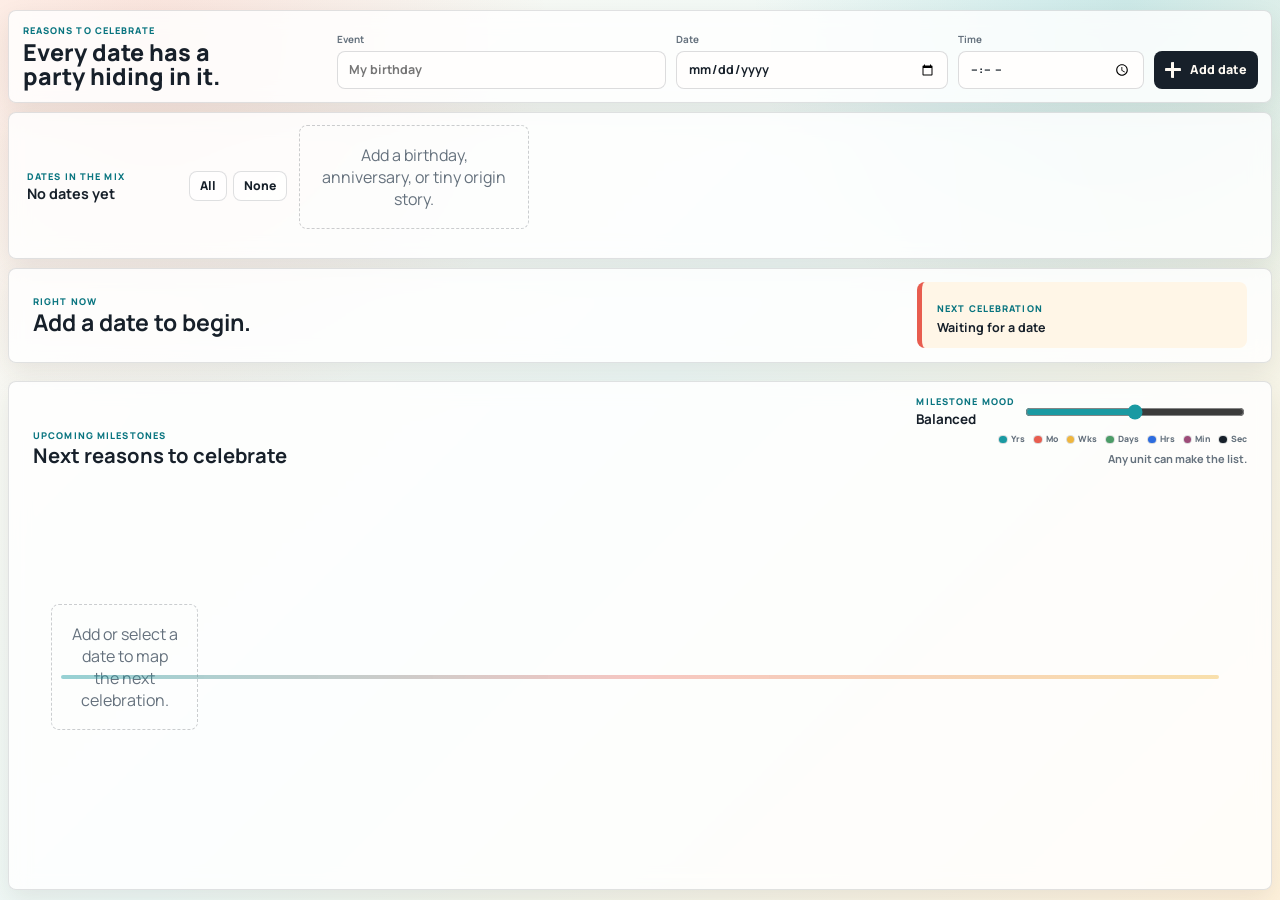
==== site/celebrate/index.html @ 00429afc "Fix Celebrate startup and timeline refresh" ====
<!doctype html>
<html lang="en">
  <head>
    <meta charset="utf-8" />
    <meta name="viewport" content="width=device-width, initial-scale=1" />
    <title>Reasons to Celebrate</title>
    <link rel="preconnect" href="https://fonts.googleapis.com" />
    <link rel="preconnect" href="https://fonts.gstatic.com" crossorigin />
    <link
      href="https://fonts.googleapis.com/css2?family=Manrope:wght@500;600;700;800&display=swap"
      rel="stylesheet"
    />
    <link rel="stylesheet" href="styles.css" />
  </head>
  <body>
    <main class="app-shell">
      <section class="control-bar">
        <div class="intro">
          <p class="eyebrow">Reasons to Celebrate</p>
          <h1>Every date has a party hiding in it.</h1>
        </div>

        <form class="date-form" id="event-form">
          <label>
            <span>Event</span>
            <input id="event-name" type="text" maxlength="36" placeholder="My birthday" />
          </label>

          <label>
            <span>Date</span>
            <input id="event-date" type="date" required />
          </label>

          <label>
            <span>Time</span>
            <input id="event-time" type="time" />
          </label>

          <button type="submit">
            <span class="button-icon" aria-hidden="true"></span>
            Add date
          </button>
        </form>
      </section>

      <section class="event-panel">
        <div class="event-panel-heading">
          <div>
            <p class="label">Dates in the mix</p>
            <strong id="selection-summary">No dates yet</strong>
          </div>
          <div class="selection-actions">
            <button class="ghost-button" id="select-all" type="button">All</button>
            <button class="ghost-button" id="clear-selection" type="button">None</button>
          </div>
        </div>
        <div class="event-list" id="event-list" aria-label="Saved dates"></div>
      </section>

      <section class="moment-strip" aria-live="polite">
        <div>
          <p class="label">Right now</p>
          <h2 id="headline">Choose a date to begin.</h2>
        </div>
        <div class="next-toast" id="next-toast">
          <span class="mini-label">Next celebration</span>
          <strong>Waiting for a date</strong>
        </div>
      </section>

      <section class="metrics-grid" id="metrics-grid" aria-label="Elapsed time totals"></section>

      <section class="timeline-section">
        <div class="section-heading">
          <div>
            <p class="label">Upcoming milestones</p>
            <h2>Next reasons to celebrate</h2>
          </div>
          <div class="milestone-settings">
            <div>
              <p class="mini-label">Milestone mood</p>
              <strong id="granularity-label">Balanced</strong>
            </div>
            <input
              id="milestone-granularity"
              type="range"
              min="0"
              max="2"
              step="1"
              value="1"
              aria-label="Milestone granularity"
            />
            <div class="unit-legend" aria-label="Milestone dot colors">
              <span><i class="legend-dot legend-years" aria-hidden="true"></i>Yrs</span>
              <span><i class="legend-dot legend-months" aria-hidden="true"></i>Mo</span>
              <span><i class="legend-dot legend-weeks" aria-hidden="true"></i>Wks</span>
              <span><i class="legend-dot legend-days" aria-hidden="true"></i>Days</span>
              <span><i class="legend-dot legend-hours" aria-hidden="true"></i>Hrs</span>
              <span><i class="legend-dot legend-minutes" aria-hidden="true"></i>Min</span>
              <span><i class="legend-dot legend-seconds" aria-hidden="true"></i>Sec</span>
            </div>
            <span id="timeline-range">Any unit can make the list.</span>
          </div>
        </div>
        <div class="timeline" id="timeline" aria-label="Celebration timeline"></div>
      </section>
    </main>

    <script src="script.js"></script>
  </body>
</html>
---- site/celebrate/styles.css ----
:root {
  color-scheme: light;
  --ink: #17202a;
  --muted: #65717d;
  --paper: #fffefd;
  --aqua: #1a9aa2;
  --aqua-dark: #08747f;
  --coral: #e85d4f;
  --gold: #efb63e;
  --leaf: #4b9c67;
  --sky: #2d6cdf;
  --berry: #9d4b78;
  --line: rgba(23, 32, 42, 0.13);
  --shadow: 0 10px 26px rgba(55, 43, 33, 0.09);
  --font-sans: Manrope, ui-sans-serif, system-ui, -apple-system, BlinkMacSystemFont, "Segoe UI", sans-serif;
}

* {
  box-sizing: border-box;
}

body {
  margin: 0;
  min-height: 100vh;
  background:
    radial-gradient(circle at 12% 4%, rgba(232, 93, 79, 0.14), transparent 28%),
    radial-gradient(circle at 88% 0%, rgba(26, 154, 162, 0.16), transparent 26%),
    linear-gradient(135deg, #fffaf3 0%, #edf8f6 48%, #fff2dc 100%);
  color: var(--ink);
  font-family: var(--font-sans);
  letter-spacing: 0;
  font-variant-numeric: tabular-nums;
}

button,
input {
  font: inherit;
}

.app-shell {
  display: grid;
  grid-template-rows: auto auto auto auto minmax(0, 1fr);
  gap: clamp(7px, 1vh, 12px);
  width: min(1560px, calc(100% - 16px));
  min-height: 100svh;
  margin: 0 auto;
  padding: clamp(7px, 1.1vh, 14px) 0;
}

.control-bar,
.event-panel,
.moment-strip,
.metric-card,
.timeline-section {
  border: 1px solid var(--line);
  border-radius: 8px;
  background: rgba(255, 255, 255, 0.82);
  box-shadow: var(--shadow);
  backdrop-filter: blur(10px);
}

.control-bar {
  display: grid;
  grid-template-columns: minmax(240px, 0.48fr) minmax(560px, 1.52fr);
  gap: clamp(12px, 2vw, 24px);
  align-items: end;
  padding: clamp(10px, 1.5vh, 16px);
  overflow: hidden;
}

.intro {
  min-width: 0;
}

.eyebrow,
.label,
.mini-label {
  margin: 0;
  color: var(--aqua-dark);
  font-size: clamp(0.58rem, 0.72vw, 0.7rem);
  font-weight: 800;
  letter-spacing: 0.12em;
  text-transform: uppercase;
}

h1,
h2,
p {
  margin-top: 0;
}

h1 {
  margin: 4px 0 0;
  max-width: 450px;
  font-size: clamp(1.35rem, 1.82vw, 2.08rem);
  font-weight: 800;
  line-height: 1.02;
  text-wrap: balance;
}

.date-form {
  display: grid;
  grid-template-columns: minmax(150px, 1.15fr) minmax(150px, 0.95fr) minmax(110px, 0.65fr) auto;
  gap: 10px;
  align-items: end;
}

label {
  display: grid;
  gap: 5px;
  min-width: 0;
  color: var(--muted);
  font-size: clamp(0.62rem, 0.68vw, 0.7rem);
  font-weight: 700;
}

input:not([type="checkbox"]):not([type="range"]) {
  width: 100%;
  min-height: clamp(34px, 4.2vh, 40px);
  border: 1px solid rgba(23, 32, 42, 0.15);
  border-radius: 8px;
  background: #fffefd;
  color: var(--ink);
  padding: 0 11px;
  outline: none;
  font-size: clamp(0.78rem, 0.86vw, 0.9rem);
  font-weight: 700;
}

input:not([type="checkbox"]):not([type="range"]):focus {
  border-color: var(--aqua);
  box-shadow: 0 0 0 4px rgba(26, 154, 162, 0.14);
}

button {
  display: inline-flex;
  align-items: center;
  justify-content: center;
  gap: 9px;
  min-height: clamp(34px, 4.2vh, 40px);
  min-width: 104px;
  border: 0;
  border-radius: 8px;
  background: var(--ink);
  color: #fffaf3;
  cursor: pointer;
  font-size: clamp(0.78rem, 0.86vw, 0.9rem);
  font-weight: 800;
}

button:hover {
  background: #263442;
}

.button-icon {
  width: 16px;
  height: 16px;
  background:
    linear-gradient(#fffaf3, #fffaf3) center / 100% 3px no-repeat,
    linear-gradient(#fffaf3, #fffaf3) center / 3px 100% no-repeat;
  border-radius: 50%;
}

.event-panel {
  display: grid;
  grid-template-columns: minmax(190px, 260px) minmax(0, 1fr);
  gap: 12px;
  align-items: center;
  padding: clamp(9px, 1.25vh, 13px) clamp(12px, 1.8vw, 18px);
}

.event-panel-heading {
  display: flex;
  gap: 10px;
  align-items: center;
  justify-content: space-between;
  min-width: 0;
}

.event-panel-heading strong {
  display: block;
  margin-top: 3px;
  color: var(--ink);
  font-size: 0.9rem;
  line-height: 1.1;
}

.selection-actions {
  display: flex;
  gap: 6px;
}

.ghost-button,
.event-remove {
  min-width: 0;
  min-height: 30px;
  padding: 0 10px;
  border: 1px solid rgba(23, 32, 42, 0.14);
  background: rgba(255, 255, 255, 0.72);
  color: var(--ink);
  font-size: 0.76rem;
  font-weight: 800;
}

.ghost-button:hover,
.event-remove:hover {
  background: #fffefd;
}

.event-list {
  display: grid;
  grid-auto-flow: column;
  grid-auto-columns: minmax(190px, 230px);
  gap: 8px;
  overflow-x: auto;
  padding-bottom: 2px;
  scrollbar-width: thin;
}

.event-card {
  --accent: var(--aqua);
  display: grid;
  grid-template-columns: auto minmax(0, 1fr) auto;
  gap: 8px;
  align-items: center;
  min-width: 0;
  padding: 8px;
  border: 1px solid rgba(23, 32, 42, 0.12);
  border-left: 5px solid var(--accent);
  border-radius: 8px;
  background: rgba(255, 255, 255, 0.74);
}

.event-card:not(.selected) {
  opacity: 0.58;
}

.event-card input[type="checkbox"] {
  width: 18px;
  height: 18px;
  accent-color: var(--accent);
}

.event-meta {
  min-width: 0;
}

.event-name,
.event-age,
.event-date {
  display: block;
  overflow: hidden;
  text-overflow: ellipsis;
  white-space: nowrap;
}

.event-name {
  color: var(--ink);
  font-size: 0.84rem;
  font-weight: 800;
}

.event-age,
.event-date {
  color: var(--muted);
  font-size: 0.72rem;
  font-weight: 700;
}

.event-remove {
  width: 30px;
  padding: 0;
  color: var(--muted);
}

.moment-strip {
  display: grid;
  grid-template-columns: minmax(0, 1fr) minmax(230px, 330px);
  gap: 16px;
  align-items: center;
  padding: clamp(10px, 1.5vh, 16px) clamp(14px, 2vw, 24px);
}

.moment-strip h2,
.section-heading h2 {
  margin: 3px 0 0;
  font-size: clamp(1.1rem, 1.8vw, 1.85rem);
  line-height: 1.04;
  text-wrap: balance;
}

.next-toast {
  min-width: 0;
  padding: clamp(10px, 1.4vh, 14px) 15px;
  border-left: 5px solid var(--coral);
  border-radius: 8px;
  background: #fff6e7;
}

.next-toast strong {
  display: block;
  margin-top: 4px;
  overflow: hidden;
  font-size: clamp(0.78rem, 0.92vw, 0.9rem);
  line-height: 1.16;
  text-overflow: ellipsis;
  white-space: nowrap;
}

.metrics-grid {
  display: grid;
  grid-template-columns: repeat(7, minmax(0, 1fr));
  gap: clamp(8px, 1vw, 12px);
}

.metric-card {
  min-width: 0;
  min-height: clamp(70px, 9vh, 90px);
  padding: clamp(8px, 1.1vh, 12px);
  border-top: 5px solid var(--accent, var(--aqua));
  box-shadow: 0 10px 24px rgba(55, 43, 33, 0.07);
}

.metric-years {
  --accent: var(--aqua);
}

.metric-months {
  --accent: var(--coral);
}

.metric-weeks {
  --accent: var(--gold);
}

.metric-days {
  --accent: var(--leaf);
}

.metric-hours {
  --accent: var(--sky);
}

.metric-minutes {
  --accent: var(--berry);
}

.metric-seconds {
  --accent: var(--ink);
}

.metric-unit {
  display: block;
  overflow: hidden;
  color: var(--muted);
  font-size: clamp(0.62rem, 0.72vw, 0.76rem);
  font-weight: 800;
  text-overflow: ellipsis;
  white-space: nowrap;
}

.metric-value {
  display: block;
  margin-top: clamp(5px, 0.85vh, 8px);
  overflow: hidden;
  color: var(--ink);
  font-size: clamp(1.18rem, 1.55vw, 1.78rem);
  font-weight: 800;
  letter-spacing: 0;
  line-height: 0.95;
  text-overflow: ellipsis;
  white-space: nowrap;
}

.metric-note {
  margin: 6px 0 0;
  overflow: hidden;
  color: var(--muted);
  font-size: clamp(0.54rem, 0.62vw, 0.62rem);
  font-weight: 700;
  text-overflow: ellipsis;
  white-space: nowrap;
}

.timeline-section {
  display: grid;
  grid-template-rows: auto minmax(0, 1fr);
  min-height: 0;
  padding: clamp(10px, 1.5vh, 16px) clamp(14px, 2vw, 24px);
}

.section-heading {
  display: flex;
  align-items: end;
  justify-content: space-between;
  gap: 18px;
  margin-bottom: clamp(8px, 1.4vh, 14px);
}

.section-heading h2 {
  font-size: clamp(1.08rem, 1.58vw, 1.62rem);
}

#timeline-range {
  display: block;
  color: var(--muted);
  font-size: clamp(0.68rem, 0.86vw, 0.78rem);
  font-weight: 700;
  text-align: right;
}

.milestone-settings {
  display: grid;
  grid-template-columns: minmax(120px, auto) minmax(150px, 220px);
  gap: 7px 12px;
  align-items: center;
  justify-items: end;
  min-width: min(100%, 390px);
}

.milestone-settings strong {
  display: block;
  margin-top: 2px;
  color: var(--ink);
  font-size: 0.84rem;
}

.milestone-settings input[type="range"] {
  width: min(220px, 100%);
  accent-color: var(--aqua);
  cursor: pointer;
}

.milestone-settings #timeline-range {
  grid-column: 1 / -1;
}

.unit-legend {
  grid-column: 1 / -1;
  display: flex;
  flex-wrap: wrap;
  justify-content: flex-end;
  gap: 5px 9px;
  color: var(--muted);
  font-size: clamp(0.54rem, 0.62vw, 0.62rem);
  font-weight: 800;
  line-height: 1;
}

.unit-legend span {
  display: inline-flex;
  align-items: center;
  gap: 4px;
  white-space: nowrap;
}

.legend-dot {
  width: 0.48rem;
  aspect-ratio: 1;
  border-radius: 50%;
  background: var(--legend-color);
  box-shadow: 0 0 0 1px rgba(23, 32, 42, 0.15);
}

.legend-years {
  --legend-color: var(--aqua);
}

.legend-months {
  --legend-color: var(--coral);
}

.legend-weeks {
  --legend-color: var(--gold);
}

.legend-days {
  --legend-color: var(--leaf);
}

.legend-hours {
  --legend-color: var(--sky);
}

.legend-minutes {
  --legend-color: var(--berry);
}

.legend-seconds {
  --legend-color: var(--ink);
}

.timeline {
  position: relative;
  display: grid;
  grid-template-columns: repeat(var(--milestone-count, 8), minmax(142px, 1fr));
  align-items: stretch;
  min-height: clamp(138px, 19vh, 190px);
  overflow-x: auto;
  overflow-y: hidden;
  padding: 0 18px 4px;
  scrollbar-width: thin;
}

.timeline::before {
  content: "";
  position: absolute;
  left: 28px;
  right: 28px;
  top: 50%;
  height: 4px;
  border-radius: 999px;
  background: linear-gradient(90deg, rgba(26, 154, 162, 0.45), rgba(232, 93, 79, 0.34), rgba(239, 182, 62, 0.42));
  transform: translateY(-50%);
}

.milestone {
  position: relative;
  display: flex;
  min-width: 0;
  align-items: center;
  justify-content: center;
}

.milestone-dot {
  position: absolute;
  left: 50%;
  top: 50%;
  z-index: 2;
  width: clamp(15px, 1.8vw, 21px);
  aspect-ratio: 1;
  border: 4px solid #fffefd;
  border-radius: 50%;
  background: var(--accent, var(--aqua));
  box-shadow: 0 0 0 1px rgba(23, 32, 42, 0.17), 0 8px 18px rgba(23, 32, 42, 0.16);
  transform: translate(-50%, -50%);
}

.milestone-card {
  position: absolute;
  left: 50%;
  z-index: 1;
  width: min(144px, calc(100% - 8px));
  min-width: 0;
  padding: 7px 8px 6px;
  border: 1px solid rgba(23, 32, 42, 0.1);
  border-radius: 8px;
  background: rgba(255, 255, 255, 0.88);
  text-align: center;
  transform: translateX(-50%);
}

.milestone.top .milestone-card {
  bottom: calc(50% + 16px);
}

.milestone.bottom .milestone-card {
  top: calc(50% + 16px);
}

.milestone-card strong,
.milestone-card time,
.milestone-card span {
  display: block;
  overflow: hidden;
  text-overflow: ellipsis;
  white-space: nowrap;
}

.milestone-card strong {
  color: var(--ink);
  font-size: clamp(0.66rem, 0.74vw, 0.74rem);
  font-weight: 800;
}

.milestone-card time {
  margin-top: 2px;
  color: var(--muted);
  font-size: clamp(0.56rem, 0.64vw, 0.64rem);
  font-weight: 700;
}

.milestone-card .milestone-source {
  margin-top: 2px;
  color: var(--aqua-dark);
  font-size: clamp(0.54rem, 0.6vw, 0.58rem);
  font-weight: 800;
  letter-spacing: 0.04em;
  text-transform: none;
}

.milestone-card .milestone-extra {
  margin-top: 3px;
  color: var(--muted);
  font-size: clamp(0.52rem, 0.58vw, 0.56rem);
  font-weight: 700;
  line-height: 1.12;
  white-space: normal;
}

.empty-state {
  align-self: center;
  padding: 18px;
  border: 1px dashed rgba(23, 32, 42, 0.22);
  border-radius: 8px;
  color: var(--muted);
  text-align: center;
}

@media (min-width: 900px) and (min-height: 650px) {
  body {
    overflow: hidden;
  }
}

@media (max-width: 1040px) {
  .control-bar,
  .event-panel {
    grid-template-columns: 1fr;
    align-items: stretch;
  }

  .date-form {
    grid-template-columns: minmax(160px, 1fr) minmax(150px, 0.8fr) minmax(110px, 0.55fr) auto;
  }

  .metrics-grid {
    grid-template-columns: repeat(4, minmax(0, 1fr));
  }

  .timeline {
    grid-template-columns: repeat(var(--milestone-count, 8), minmax(145px, 1fr));
    min-height: 300px;
    overflow-x: auto;
    overflow-y: hidden;
  }

  .timeline::before {
    display: none;
  }

  .milestone {
    min-height: 142px;
  }

  .milestone-card {
    top: auto;
    bottom: auto;
    width: min(140px, calc(100% - 10px));
  }

  .milestone.top .milestone-card,
  .milestone.bottom .milestone-card {
    top: auto;
    bottom: 10px;
  }

  .milestone-dot {
    top: 34px;
  }
}

@media (max-width: 700px) {
  body {
    overflow: auto;
  }

  .app-shell {
    width: min(100% - 18px, 1500px);
    min-height: auto;
  }

  .control-bar {
    padding: 9px;
  }

  h1 {
    font-size: 1.4rem;
  }

  label {
    gap: 3px;
    font-size: 0.64rem;
  }

  input:not([type="checkbox"]):not([type="range"]),
  button {
    min-height: 36px;
  }

  .moment-strip,
  .event-panel,
  .section-heading {
    grid-template-columns: 1fr;
  }

  .event-panel-heading {
    align-items: end;
  }

  .event-list {
    grid-auto-columns: minmax(176px, 220px);
  }

  .date-form {
    grid-template-columns: 1fr 1fr;
    gap: 8px;
  }

  .date-form button {
    min-width: 0;
  }

  .section-heading {
    display: grid;
  }

  .milestone-settings {
    justify-items: stretch;
    min-width: 0;
  }

  .milestone-settings,
  .milestone-settings #timeline-range,
  .unit-legend {
    text-align: left;
    justify-content: flex-start;
  }

  .metrics-grid {
    grid-template-columns: repeat(3, minmax(0, 1fr));
  }

  .metric-card {
    min-height: 66px;
    padding: 9px;
  }

  .metric-value {
    font-size: clamp(1.08rem, 4.8vw, 1.38rem);
  }

  .metric-note {
    display: none;
  }

  #timeline-range {
    text-align: left;
  }

  .timeline {
    grid-template-columns: repeat(var(--milestone-count, 8), minmax(132px, 1fr));
    min-height: 130px;
    overflow-x: auto;
    overflow-y: hidden;
    padding-bottom: 4px;
    scrollbar-width: thin;
  }

  .milestone {
    min-height: 124px;
  }
}

@media (max-width: 360px) {
  .metrics-grid {
    grid-template-columns: repeat(2, minmax(0, 1fr));
  }
}

@media (max-height: 760px) and (min-width: 900px) {
  .app-shell {
    gap: 8px;
  }

  .control-bar,
  .event-panel,
  .moment-strip,
  .timeline-section {
    padding-block: 10px;
  }

  .metric-card {
    min-height: 76px;
    padding-block: 9px;
  }

  .metric-note {
    display: none;
  }

  .timeline {
    min-height: 142px;
  }

  .milestone-card {
    padding-block: 6px;
  }
}
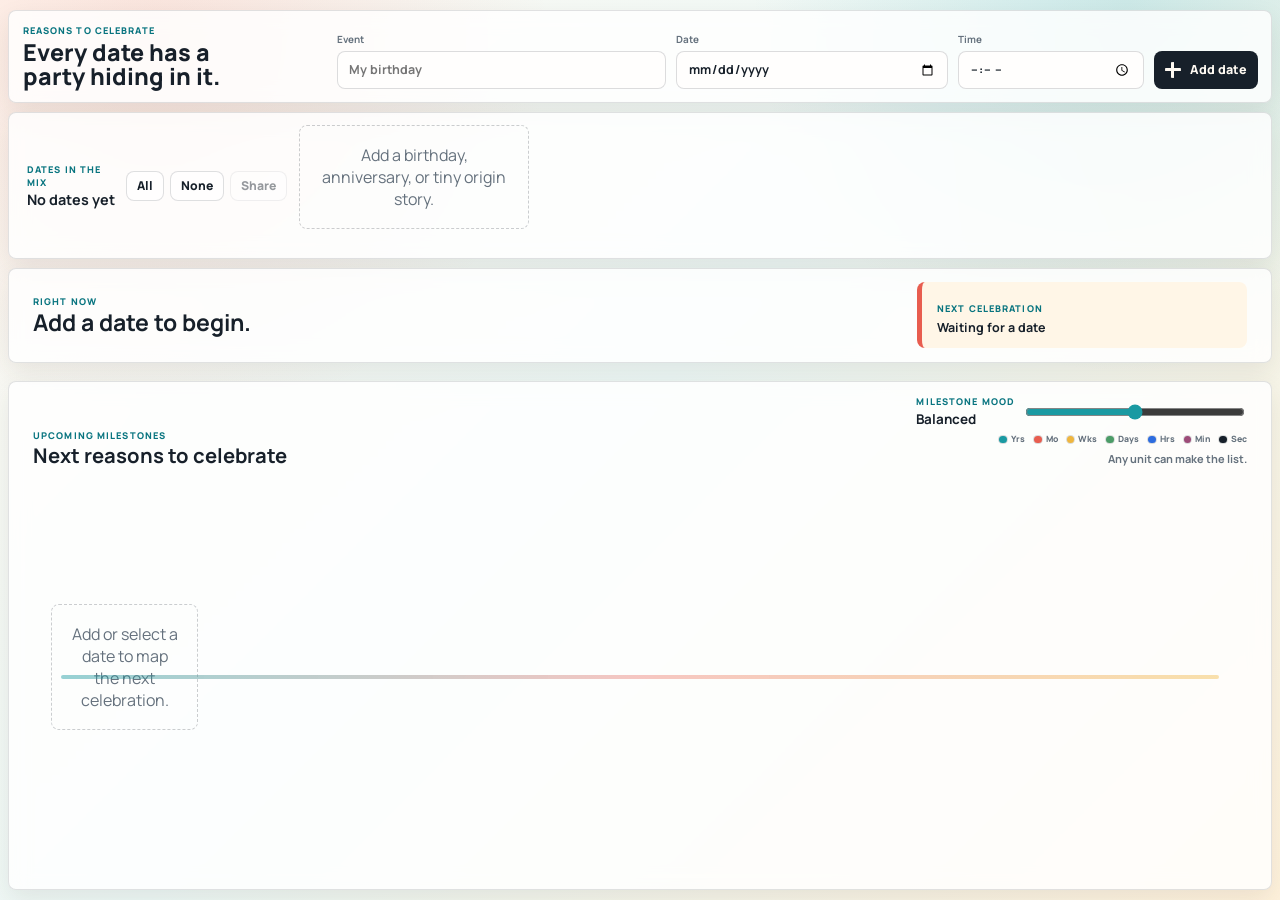
==== commit d57b04a6: "Add Celebrate share setup link" ====
--- a/site/celebrate/index.html
+++ b/site/celebrate/index.html
@@ -52,9 +52,22 @@
           <div class="selection-actions">
             <button class="ghost-button" id="select-all" type="button">All</button>
             <button class="ghost-button" id="clear-selection" type="button">None</button>
+            <button class="ghost-button" id="share-setup" type="button" disabled>Share</button>
           </div>
         </div>
         <div class="event-list" id="event-list" aria-label="Saved dates"></div>
+        <div class="share-panel" id="share-panel" hidden>
+          <p>
+            <strong>Private link:</strong>
+            this URL includes every saved name, date, and time, plus which dates are selected and the milestone mood.
+            Share it only on purpose.
+          </p>
+          <div class="share-actions">
+            <input id="share-url" type="text" readonly aria-label="Shareable setup link" />
+            <button id="copy-share" type="button">Copy link</button>
+          </div>
+          <span id="share-status" aria-live="polite"></span>
+        </div>
       </section>
 
       <section class="moment-strip" aria-live="polite">
--- a/site/celebrate/styles.css
+++ b/site/celebrate/styles.css
@@ -152,6 +152,11 @@
   background: #263442;
 }
 
+button:disabled {
+  cursor: not-allowed;
+  opacity: 0.45;
+}
+
 .button-icon {
   width: 16px;
   height: 16px;
@@ -215,6 +220,57 @@
   overflow-x: auto;
   padding-bottom: 2px;
   scrollbar-width: thin;
+}
+
+.share-panel {
+  grid-column: 1 / -1;
+  display: grid;
+  gap: 8px;
+  padding: 10px;
+  border: 1px solid rgba(232, 93, 79, 0.22);
+  border-left: 5px solid var(--coral);
+  border-radius: 8px;
+  background: #fff6e7;
+}
+
+.share-panel[hidden] {
+  display: none;
+}
+
+.share-panel p {
+  margin: 0;
+  color: var(--muted);
+  font-size: clamp(0.66rem, 0.74vw, 0.74rem);
+  font-weight: 700;
+  line-height: 1.35;
+}
+
+.share-panel strong {
+  color: var(--ink);
+  font-weight: 800;
+}
+
+.share-actions {
+  display: grid;
+  grid-template-columns: minmax(0, 1fr) auto;
+  gap: 8px;
+  align-items: center;
+}
+
+#share-url {
+  min-height: 34px;
+  font-size: clamp(0.66rem, 0.74vw, 0.74rem);
+}
+
+#copy-share {
+  min-width: 94px;
+}
+
+#share-status {
+  min-height: 1em;
+  color: var(--aqua-dark);
+  font-size: clamp(0.62rem, 0.7vw, 0.7rem);
+  font-weight: 800;
 }
 
 .event-card {
@@ -702,6 +758,10 @@
     grid-auto-columns: minmax(176px, 220px);
   }
 
+  .share-actions {
+    grid-template-columns: 1fr;
+  }
+
   .date-form {
     grid-template-columns: 1fr 1fr;
     gap: 8px;
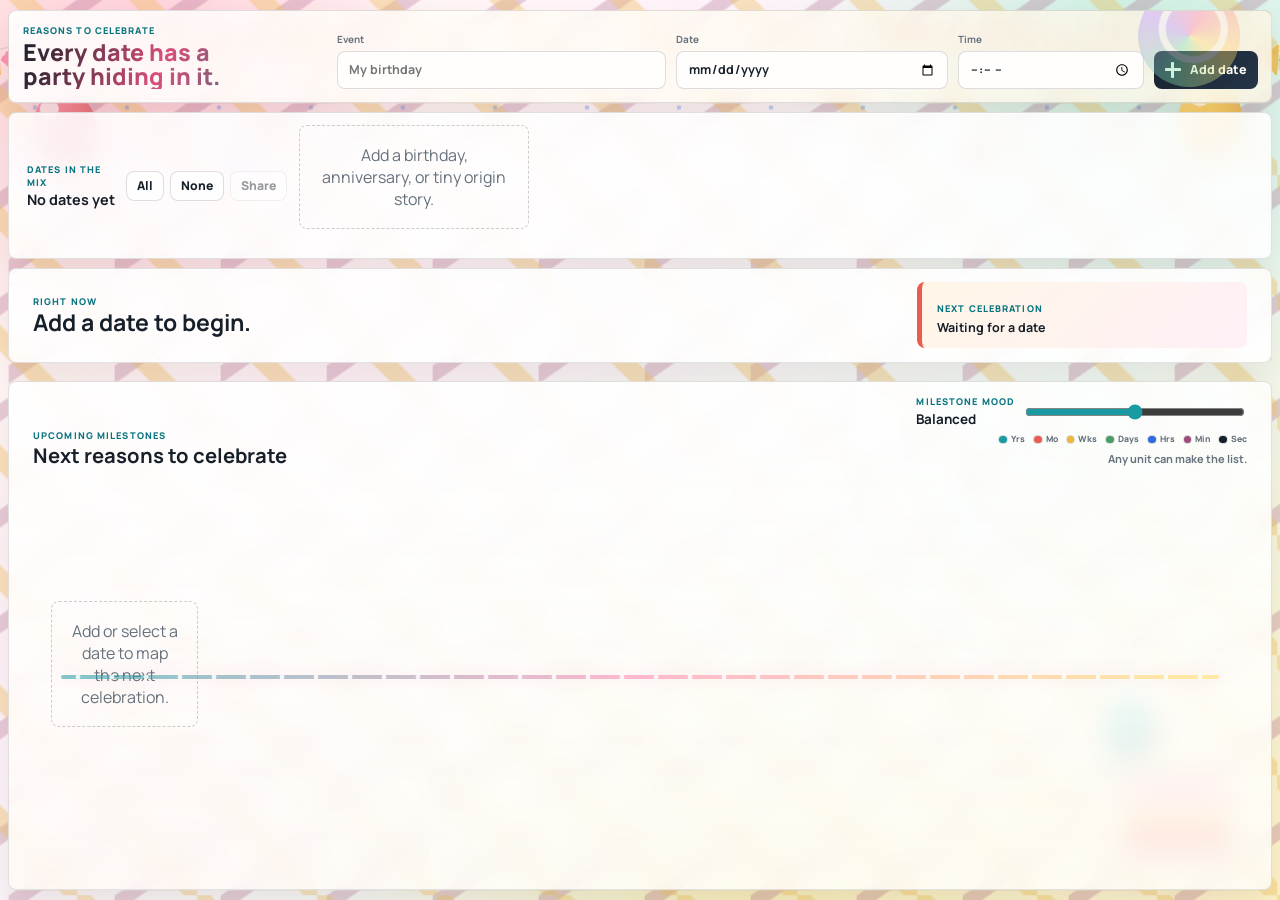
==== commit 3f24cc7f: "Make Celebrate feel more festive" ====
--- a/site/celebrate/index.html
+++ b/site/celebrate/index.html
@@ -13,6 +13,18 @@
     <link rel="stylesheet" href="styles.css" />
   </head>
   <body>
+    <div class="party-backdrop" aria-hidden="true">
+      <span class="garland garland-left"></span>
+      <span class="garland garland-right"></span>
+      <span class="balloon balloon-a"></span>
+      <span class="balloon balloon-b"></span>
+      <span class="balloon balloon-c"></span>
+      <span class="cake"></span>
+      <span class="party-sprinkle sprinkle-a"></span>
+      <span class="party-sprinkle sprinkle-b"></span>
+      <span class="party-sprinkle sprinkle-c"></span>
+      <span class="party-sprinkle sprinkle-d"></span>
+    </div>
     <main class="app-shell">
       <section class="control-bar">
         <div class="intro">
--- a/site/celebrate/styles.css
+++ b/site/celebrate/styles.css
@@ -10,8 +10,12 @@
   --leaf: #4b9c67;
   --sky: #2d6cdf;
   --berry: #9d4b78;
+  --pink: #ff7aa8;
+  --lemon: #ffe071;
+  --lavender: #b987ff;
+  --mint: #7ee2b8;
   --line: rgba(23, 32, 42, 0.13);
-  --shadow: 0 10px 26px rgba(55, 43, 33, 0.09);
+  --shadow: 0 16px 34px rgba(118, 74, 46, 0.12);
   --font-sans: Manrope, ui-sans-serif, system-ui, -apple-system, BlinkMacSystemFont, "Segoe UI", sans-serif;
 }
 
@@ -20,16 +24,35 @@
 }
 
 body {
+  position: relative;
   margin: 0;
   min-height: 100vh;
   background:
-    radial-gradient(circle at 12% 4%, rgba(232, 93, 79, 0.14), transparent 28%),
-    radial-gradient(circle at 88% 0%, rgba(26, 154, 162, 0.16), transparent 26%),
-    linear-gradient(135deg, #fffaf3 0%, #edf8f6 48%, #fff2dc 100%);
+    radial-gradient(circle at 10% 7%, rgba(255, 122, 168, 0.34), transparent 22%),
+    radial-gradient(circle at 88% 4%, rgba(126, 226, 184, 0.34), transparent 24%),
+    radial-gradient(circle at 58% 108%, rgba(255, 224, 113, 0.44), transparent 34%),
+    linear-gradient(135deg, #fff8f0 0%, #fff4fb 32%, #effaf7 68%, #fff3c8 100%);
   color: var(--ink);
   font-family: var(--font-sans);
   letter-spacing: 0;
   font-variant-numeric: tabular-nums;
+  overflow-x: hidden;
+}
+
+body::before {
+  content: "";
+  position: fixed;
+  inset: 0;
+  z-index: 0;
+  pointer-events: none;
+  background-image:
+    radial-gradient(circle, rgba(232, 93, 79, 0.52) 0 2px, transparent 2.6px),
+    radial-gradient(circle, rgba(45, 108, 223, 0.4) 0 2px, transparent 2.6px),
+    linear-gradient(45deg, transparent 44%, rgba(239, 182, 62, 0.44) 45% 55%, transparent 56%),
+    linear-gradient(-35deg, transparent 45%, rgba(157, 75, 120, 0.34) 46% 55%, transparent 56%);
+  background-position: 4% 12%, 92% 19%, 17% 84%, 82% 76%;
+  background-size: 74px 74px, 92px 92px, 120px 120px, 106px 106px;
+  opacity: 0.72;
 }
 
 button,
@@ -37,7 +60,195 @@
   font: inherit;
 }
 
+.party-backdrop {
+  position: fixed;
+  inset: 0;
+  z-index: 0;
+  overflow: hidden;
+  pointer-events: none;
+}
+
+.balloon,
+.cake,
+.garland,
+.party-sprinkle {
+  position: absolute;
+  display: block;
+}
+
+.balloon {
+  width: clamp(44px, 5vw, 76px);
+  aspect-ratio: 0.82;
+  border-radius: 50% 50% 46% 46%;
+  background:
+    radial-gradient(circle at 30% 22%, rgba(255, 255, 255, 0.76) 0 12%, transparent 13%),
+    linear-gradient(145deg, var(--balloon-a), var(--balloon-b));
+  box-shadow: inset -8px -14px 20px rgba(128, 48, 81, 0.12), 0 18px 34px rgba(92, 50, 65, 0.12);
+}
+
+.balloon::before {
+  content: "";
+  position: absolute;
+  left: 50%;
+  bottom: -7px;
+  width: 12px;
+  height: 10px;
+  background: var(--balloon-b);
+  clip-path: polygon(50% 0, 0 100%, 100% 100%);
+  transform: translateX(-50%);
+}
+
+.balloon::after {
+  content: "";
+  position: absolute;
+  left: 50%;
+  top: calc(100% + 3px);
+  width: 1px;
+  height: 92px;
+  background: linear-gradient(rgba(23, 32, 42, 0.2), transparent);
+}
+
+.balloon-a {
+  --balloon-a: #ff9fc0;
+  --balloon-b: #e85d4f;
+  left: max(18px, 2.6vw);
+  top: 10vh;
+  transform: rotate(-8deg);
+}
+
+.balloon-b {
+  --balloon-a: #ffe28a;
+  --balloon-b: #efb63e;
+  right: max(22px, 3vw);
+  top: 9vh;
+  transform: rotate(7deg);
+}
+
+.balloon-c {
+  --balloon-a: #91f0d3;
+  --balloon-b: #1a9aa2;
+  right: 10vw;
+  bottom: 16vh;
+  width: clamp(34px, 4vw, 58px);
+  transform: rotate(-10deg);
+}
+
+.garland {
+  top: 0;
+  width: min(420px, 42vw);
+  height: 82px;
+  opacity: 0.76;
+}
+
+.garland::before {
+  content: "";
+  position: absolute;
+  left: 0;
+  right: 0;
+  top: 24px;
+  height: 42px;
+  border-top: 3px solid rgba(23, 32, 42, 0.12);
+  border-radius: 50%;
+}
+
+.garland::after {
+  content: "";
+  position: absolute;
+  inset: 32px 8px auto;
+  height: 30px;
+  background:
+    conic-gradient(from 45deg, var(--pink) 0 25%, transparent 0) 0 0 / 34px 30px repeat-x,
+    conic-gradient(from 45deg, var(--gold) 0 25%, transparent 0) 17px 0 / 34px 30px repeat-x;
+}
+
+.garland-left {
+  left: -26px;
+  transform: rotate(-4deg);
+}
+
+.garland-right {
+  right: -20px;
+  transform: rotate(4deg);
+}
+
+.cake {
+  right: clamp(22px, 4vw, 72px);
+  bottom: clamp(22px, 5vh, 54px);
+  width: clamp(70px, 8vw, 112px);
+  height: clamp(52px, 6vw, 78px);
+  border-radius: 14px 14px 12px 12px;
+  background:
+    radial-gradient(circle at 25% 24%, #fff6fd 0 8%, transparent 9%),
+    radial-gradient(circle at 52% 24%, #fff6fd 0 8%, transparent 9%),
+    radial-gradient(circle at 78% 24%, #fff6fd 0 8%, transparent 9%),
+    linear-gradient(#ff8cb7 0 38%, #ffe071 38% 58%, #f36b5c 58% 100%);
+  box-shadow: 0 18px 34px rgba(118, 74, 46, 0.14);
+}
+
+.cake::before {
+  content: "";
+  position: absolute;
+  left: 18%;
+  right: 18%;
+  top: -12px;
+  height: 16px;
+  background:
+    linear-gradient(90deg, transparent 0 16%, #1a9aa2 16% 21%, transparent 21% 46%, #9d4b78 46% 51%, transparent 51% 76%, #e85d4f 76% 81%, transparent 81%),
+    radial-gradient(circle at 18% 0, #ffe071 0 5px, transparent 6px),
+    radial-gradient(circle at 49% 0, #ffe071 0 5px, transparent 6px),
+    radial-gradient(circle at 79% 0, #ffe071 0 5px, transparent 6px);
+}
+
+.cake::after {
+  content: "";
+  position: absolute;
+  left: -8%;
+  right: -8%;
+  bottom: -8px;
+  height: 10px;
+  border-radius: 999px;
+  background: rgba(255, 255, 255, 0.68);
+}
+
+.party-sprinkle {
+  width: 44px;
+  height: 12px;
+  border-radius: 999px;
+  opacity: 0.56;
+  transform: rotate(var(--spin));
+}
+
+.sprinkle-a {
+  --spin: 22deg;
+  left: 18vw;
+  top: 18vh;
+  background: var(--lavender);
+}
+
+.sprinkle-b {
+  --spin: -18deg;
+  left: 8vw;
+  bottom: 24vh;
+  background: var(--mint);
+}
+
+.sprinkle-c {
+  --spin: 34deg;
+  right: 22vw;
+  top: 17vh;
+  background: var(--coral);
+}
+
+.sprinkle-d {
+  --spin: -28deg;
+  right: 18vw;
+  bottom: 10vh;
+  background: var(--gold);
+}
+
 .app-shell {
+  position: relative;
+  z-index: 1;
   display: grid;
   grid-template-rows: auto auto auto auto minmax(0, 1fr);
   gap: clamp(7px, 1vh, 12px);
@@ -54,18 +265,38 @@
 .timeline-section {
   border: 1px solid var(--line);
   border-radius: 8px;
-  background: rgba(255, 255, 255, 0.82);
+  background: rgba(255, 255, 255, 0.88);
   box-shadow: var(--shadow);
-  backdrop-filter: blur(10px);
+  backdrop-filter: blur(14px);
 }
 
 .control-bar {
+  position: relative;
   display: grid;
   grid-template-columns: minmax(240px, 0.48fr) minmax(560px, 1.52fr);
   gap: clamp(12px, 2vw, 24px);
   align-items: end;
   padding: clamp(10px, 1.5vh, 16px);
   overflow: hidden;
+  background:
+    linear-gradient(125deg, rgba(255, 255, 255, 0.92), rgba(255, 246, 231, 0.8)),
+    radial-gradient(circle at 14% 15%, rgba(255, 122, 168, 0.2), transparent 34%),
+    radial-gradient(circle at 88% 10%, rgba(126, 226, 184, 0.22), transparent 30%);
+}
+
+.control-bar::after {
+  content: "";
+  position: absolute;
+  right: clamp(16px, 2.4vw, 38px);
+  top: -26px;
+  width: clamp(84px, 8vw, 128px);
+  aspect-ratio: 1;
+  border-radius: 50%;
+  background:
+    radial-gradient(circle at 52% 42%, transparent 0 34%, rgba(255, 255, 255, 0.78) 35% 43%, transparent 44%),
+    conic-gradient(from 12deg, #ff7aa8, #ffe071, #7ee2b8, #b987ff, #ff7aa8);
+  opacity: 0.38;
+  transform: rotate(16deg);
 }
 
 .intro {
@@ -96,6 +327,12 @@
   font-weight: 800;
   line-height: 1.02;
   text-wrap: balance;
+}
+
+.intro h1 {
+  background: linear-gradient(115deg, #17202a 0%, #d94f79 48%, #08747f 100%);
+  background-clip: text;
+  color: transparent;
 }
 
 .date-form {
@@ -141,7 +378,7 @@
   min-width: 104px;
   border: 0;
   border-radius: 8px;
-  background: var(--ink);
+  background: linear-gradient(135deg, #17202a, #25364a);
   color: #fffaf3;
   cursor: pointer;
   font-size: clamp(0.78rem, 0.86vw, 0.9rem);
@@ -149,7 +386,7 @@
 }
 
 button:hover {
-  background: #263442;
+  background: linear-gradient(135deg, #263442, #17202a);
 }
 
 button:disabled {
@@ -201,7 +438,7 @@
   min-height: 30px;
   padding: 0 10px;
   border: 1px solid rgba(23, 32, 42, 0.14);
-  background: rgba(255, 255, 255, 0.72);
+  background: rgba(255, 255, 255, 0.78);
   color: var(--ink);
   font-size: 0.76rem;
   font-weight: 800;
@@ -350,7 +587,9 @@
   padding: clamp(10px, 1.4vh, 14px) 15px;
   border-left: 5px solid var(--coral);
   border-radius: 8px;
-  background: #fff6e7;
+  background:
+    linear-gradient(135deg, #fff6e7, #fff0f6),
+    radial-gradient(circle at 90% 12%, rgba(255, 122, 168, 0.24), transparent 28%);
 }
 
 .next-toast strong {
@@ -374,7 +613,10 @@
   min-height: clamp(70px, 9vh, 90px);
   padding: clamp(8px, 1.1vh, 12px);
   border-top: 5px solid var(--accent, var(--aqua));
-  box-shadow: 0 10px 24px rgba(55, 43, 33, 0.07);
+  background:
+    linear-gradient(180deg, rgba(255, 255, 255, 0.93), rgba(255, 252, 247, 0.88)),
+    radial-gradient(circle at 90% 0%, rgba(255, 224, 113, 0.22), transparent 34%);
+  box-shadow: 0 10px 24px rgba(118, 74, 46, 0.08);
 }
 
 .metric-years {
@@ -443,6 +685,10 @@
   grid-template-rows: auto minmax(0, 1fr);
   min-height: 0;
   padding: clamp(10px, 1.5vh, 16px) clamp(14px, 2vw, 24px);
+  background:
+    linear-gradient(180deg, rgba(255, 255, 255, 0.9), rgba(255, 253, 248, 0.84)),
+    radial-gradient(circle at 12% 100%, rgba(255, 122, 168, 0.18), transparent 28%),
+    radial-gradient(circle at 86% 8%, rgba(126, 226, 184, 0.18), transparent 24%);
 }
 
 .section-heading {
@@ -551,10 +797,10 @@
   display: grid;
   grid-template-columns: repeat(var(--milestone-count, 8), minmax(142px, 1fr));
   align-items: stretch;
-  min-height: clamp(138px, 19vh, 190px);
+  min-height: clamp(168px, 22vh, 232px);
   overflow-x: auto;
   overflow-y: hidden;
-  padding: 0 18px 4px;
+  padding: 0 18px 10px;
   scrollbar-width: thin;
 }
 
@@ -566,8 +812,23 @@
   top: 50%;
   height: 4px;
   border-radius: 999px;
-  background: linear-gradient(90deg, rgba(26, 154, 162, 0.45), rgba(232, 93, 79, 0.34), rgba(239, 182, 62, 0.42));
+  background:
+    linear-gradient(90deg, rgba(26, 154, 162, 0.55), rgba(255, 122, 168, 0.52), rgba(255, 224, 113, 0.62));
+  box-shadow: 0 0 16px rgba(255, 122, 168, 0.18);
   transform: translateY(-50%);
+}
+
+.timeline::after {
+  content: "";
+  position: absolute;
+  left: 28px;
+  right: 28px;
+  top: 50%;
+  height: 18px;
+  background:
+    radial-gradient(circle, rgba(255, 255, 255, 0.86) 0 2px, transparent 2.8px) 0 0 / 34px 18px repeat-x;
+  transform: translateY(-50%);
+  pointer-events: none;
 }
 
 .milestone {
@@ -590,6 +851,7 @@
   background: var(--accent, var(--aqua));
   box-shadow: 0 0 0 1px rgba(23, 32, 42, 0.17), 0 8px 18px rgba(23, 32, 42, 0.16);
   transform: translate(-50%, -50%);
+  transition: transform 160ms ease, box-shadow 160ms ease;
 }
 
 .milestone-card {
@@ -599,11 +861,51 @@
   width: min(144px, calc(100% - 8px));
   min-width: 0;
   padding: 7px 8px 6px;
-  border: 1px solid rgba(23, 32, 42, 0.1);
+  border: 1px solid rgba(23, 32, 42, 0.09);
   border-radius: 8px;
-  background: rgba(255, 255, 255, 0.88);
+  background:
+    linear-gradient(180deg, rgba(255, 255, 255, 0.94), rgba(255, 250, 244, 0.9)),
+    radial-gradient(circle at 50% 0%, rgba(255, 224, 113, 0.22), transparent 36%);
+  box-shadow: 0 10px 24px rgba(118, 74, 46, 0.08);
   text-align: center;
   transform: translateX(-50%);
+  transition: width 180ms ease, padding 180ms ease, transform 180ms ease, box-shadow 180ms ease;
+}
+
+.milestone:hover,
+.milestone:focus-within {
+  z-index: 20;
+}
+
+.milestone:hover .milestone-dot,
+.milestone:focus-within .milestone-dot {
+  box-shadow: 0 0 0 4px rgba(255, 255, 255, 0.92), 0 0 0 8px color-mix(in srgb, var(--accent), transparent 66%), 0 14px 26px rgba(23, 32, 42, 0.18);
+  transform: translate(-50%, -50%) scale(1.18);
+}
+
+.milestone:hover .milestone-card,
+.milestone:focus-within .milestone-card {
+  z-index: 30;
+  width: min(226px, calc(100% + 92px));
+  padding: 10px 12px 11px;
+  background:
+    radial-gradient(circle at 12% 10%, rgba(255, 224, 113, 0.42), transparent 24%),
+    radial-gradient(circle at 88% 12%, rgba(255, 122, 168, 0.28), transparent 30%),
+    linear-gradient(180deg, rgba(255, 255, 255, 0.99), rgba(255, 247, 232, 0.96));
+  box-shadow: 0 18px 42px rgba(118, 74, 46, 0.22);
+  transform: translateX(-50%) scale(1.03);
+}
+
+.milestone.top:hover .milestone-card,
+.milestone.top:focus-within .milestone-card {
+  top: 8px;
+  bottom: auto;
+}
+
+.milestone.bottom:hover .milestone-card,
+.milestone.bottom:focus-within .milestone-card {
+  top: auto;
+  bottom: 8px;
 }
 
 .milestone.top .milestone-card {
@@ -629,6 +931,11 @@
   font-weight: 800;
 }
 
+.milestone:hover .milestone-card > strong,
+.milestone:focus-within .milestone-card > strong {
+  font-size: clamp(0.82rem, 0.92vw, 0.96rem);
+}
+
 .milestone-card time {
   margin-top: 2px;
   color: var(--muted);
@@ -654,6 +961,95 @@
   white-space: normal;
 }
 
+.milestone-popover {
+  display: grid;
+  gap: 3px;
+  max-height: 0;
+  margin-top: 0;
+  overflow: hidden;
+  opacity: 0;
+  transform: translateY(-3px);
+  transition: max-height 180ms ease, margin-top 180ms ease, opacity 160ms ease, transform 180ms ease;
+}
+
+.milestone:hover .milestone-popover,
+.milestone:focus-within .milestone-popover {
+  max-height: 150px;
+  margin-top: 7px;
+  opacity: 1;
+  transform: translateY(0);
+}
+
+.milestone-popover .party-label,
+.milestone-popover .popover-title,
+.milestone-popover .popover-detail,
+.milestone-popover .popover-related {
+  overflow: visible;
+  text-overflow: clip;
+  white-space: normal;
+}
+
+.milestone-popover .party-label {
+  color: var(--coral);
+  font-size: clamp(0.48rem, 0.54vw, 0.54rem);
+  font-weight: 800;
+  letter-spacing: 0.12em;
+  text-transform: uppercase;
+}
+
+.milestone-popover .popover-title {
+  color: var(--ink);
+  font-size: clamp(0.7rem, 0.82vw, 0.86rem);
+  line-height: 1.06;
+}
+
+.milestone-popover .popover-detail,
+.milestone-popover .popover-related {
+  color: var(--muted);
+  font-size: clamp(0.54rem, 0.62vw, 0.64rem);
+  font-weight: 700;
+  line-height: 1.18;
+}
+
+.calendar-link {
+  display: inline-flex;
+  min-width: 0;
+  min-height: 0;
+  margin-top: 5px;
+  padding: 0;
+  border: 0;
+  background: transparent;
+  color: var(--aqua-dark);
+  font-size: clamp(0.5rem, 0.58vw, 0.56rem);
+  font-weight: 800;
+  line-height: 1.1;
+  text-decoration: underline;
+  text-underline-offset: 2px;
+}
+
+.calendar-link:hover {
+  background: transparent;
+  color: var(--ink);
+}
+
+.milestone:hover .milestone-card > .calendar-link,
+.milestone:focus-within .milestone-card > .calendar-link {
+  justify-self: center;
+  min-height: 26px;
+  margin-top: 4px;
+  padding: 0 10px;
+  border: 1px solid rgba(232, 93, 79, 0.18);
+  border-radius: 999px;
+  background: linear-gradient(135deg, rgba(255, 122, 168, 0.18), rgba(255, 224, 113, 0.24));
+  color: var(--ink);
+  text-decoration: none;
+}
+
+.milestone:hover .milestone-card > .calendar-link:hover,
+.milestone:focus-within .milestone-card > .calendar-link:hover {
+  background: linear-gradient(135deg, rgba(255, 122, 168, 0.28), rgba(255, 224, 113, 0.34));
+}
+
 .empty-state {
   align-self: center;
   padding: 18px;
@@ -721,6 +1117,19 @@
     overflow: auto;
   }
 
+  .garland,
+  .cake,
+  .balloon-c,
+  .party-sprinkle {
+    opacity: 0.36;
+  }
+
+  .balloon-a,
+  .balloon-b {
+    top: 5vh;
+    width: 42px;
+  }
+
   .app-shell {
     width: min(100% - 18px, 1500px);
     min-height: auto;
@@ -810,7 +1219,7 @@
 
   .timeline {
     grid-template-columns: repeat(var(--milestone-count, 8), minmax(132px, 1fr));
-    min-height: 130px;
+    min-height: 172px;
     overflow-x: auto;
     overflow-y: hidden;
     padding-bottom: 4px;
@@ -818,7 +1227,12 @@
   }
 
   .milestone {
-    min-height: 124px;
+    min-height: 162px;
+  }
+
+  .milestone:hover .milestone-card,
+  .milestone:focus-within .milestone-card {
+    width: min(192px, calc(100% + 52px));
   }
 }
 
@@ -850,7 +1264,7 @@
   }
 
   .timeline {
-    min-height: 142px;
+    min-height: 172px;
   }
 
   .milestone-card {
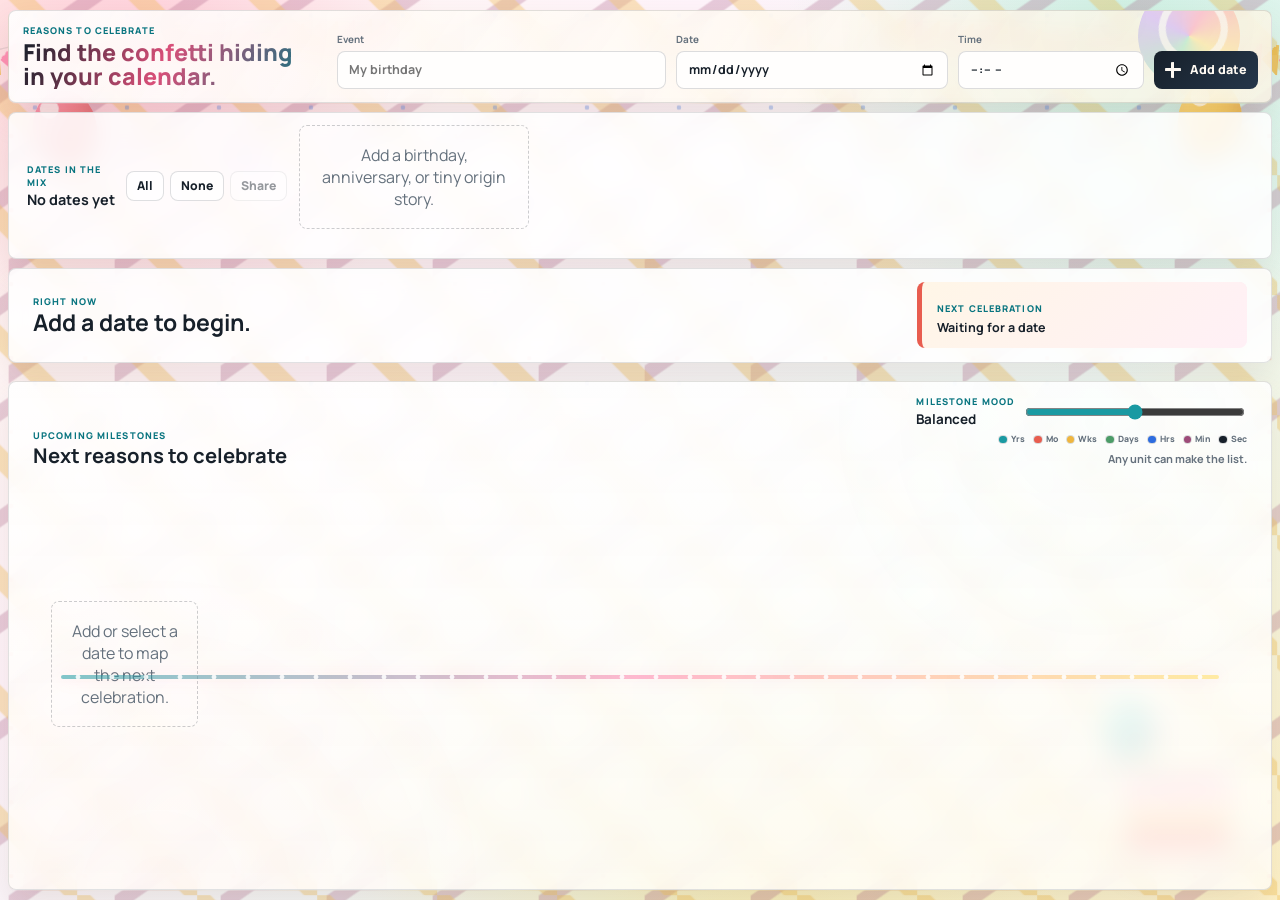
==== commit 902df928: "Rotate Celebrate intro headline" ====
--- a/site/celebrate/index.html
+++ b/site/celebrate/index.html
@@ -29,7 +29,7 @@
       <section class="control-bar">
         <div class="intro">
           <p class="eyebrow">Reasons to Celebrate</p>
-          <h1>Every date has a party hiding in it.</h1>
+          <h1 id="intro-headline">Every date has a party hiding in it.</h1>
         </div>
 
         <form class="date-form" id="event-form">
--- a/site/celebrate/styles.css
+++ b/site/celebrate/styles.css
@@ -289,6 +289,7 @@
   position: absolute;
   right: clamp(16px, 2.4vw, 38px);
   top: -26px;
+  z-index: 0;
   width: clamp(84px, 8vw, 128px);
   aspect-ratio: 1;
   border-radius: 50%;
@@ -296,7 +297,13 @@
     radial-gradient(circle at 52% 42%, transparent 0 34%, rgba(255, 255, 255, 0.78) 35% 43%, transparent 44%),
     conic-gradient(from 12deg, #ff7aa8, #ffe071, #7ee2b8, #b987ff, #ff7aa8);
   opacity: 0.38;
+  pointer-events: none;
   transform: rotate(16deg);
+}
+
+.control-bar > * {
+  position: relative;
+  z-index: 1;
 }
 
 .intro {
@@ -837,6 +844,126 @@
   min-width: 0;
   align-items: center;
   justify-content: center;
+  --shape-tilt: 0deg;
+  --shape-radius: 18px;
+  --shape-path: inset(0 round var(--shape-radius));
+  --shape-bg:
+    linear-gradient(180deg, rgba(255, 255, 255, 0.95), rgba(255, 250, 244, 0.91)),
+    radial-gradient(circle at 50% 0%, rgba(255, 224, 113, 0.24), transparent 38%);
+}
+
+.milestone::before,
+.milestone::after {
+  content: "";
+  position: absolute;
+  left: 50%;
+  top: 50%;
+  z-index: 25;
+  pointer-events: none;
+  opacity: 0;
+  transform: translate(-50%, -50%) scale(0.6);
+  transition: opacity 180ms ease, transform 220ms ease;
+}
+
+.milestone::before {
+  width: 132px;
+  height: 96px;
+  background:
+    radial-gradient(circle, var(--gold) 0 2px, transparent 2.7px) 4px 8px / 28px 24px,
+    radial-gradient(circle, var(--pink) 0 2px, transparent 2.8px) 16px 18px / 34px 28px,
+    linear-gradient(35deg, transparent 44%, var(--mint) 45% 55%, transparent 56%) 6px 4px / 36px 28px,
+    linear-gradient(-35deg, transparent 44%, var(--lavender) 45% 55%, transparent 56%) 14px 10px / 42px 32px;
+}
+
+.milestone::after {
+  width: 118px;
+  height: 118px;
+  background:
+    radial-gradient(circle at 50% 0%, var(--gold) 0 3px, transparent 4px),
+    radial-gradient(circle at 100% 50%, var(--pink) 0 3px, transparent 4px),
+    radial-gradient(circle at 50% 100%, var(--mint) 0 3px, transparent 4px),
+    radial-gradient(circle at 0% 50%, var(--sky) 0 3px, transparent 4px),
+    conic-gradient(from 0deg, transparent 0 8%, rgba(255, 224, 113, 0.72) 8% 10%, transparent 10% 25%, rgba(255, 122, 168, 0.64) 25% 27%, transparent 27% 48%, rgba(126, 226, 184, 0.64) 48% 50%, transparent 50% 72%, rgba(185, 135, 255, 0.64) 72% 74%, transparent 74%);
+  border-radius: 50%;
+}
+
+.milestone:hover::before,
+.milestone:hover::after,
+.milestone:focus-within::before,
+.milestone:focus-within::after {
+  opacity: 1;
+  transform: translate(-50%, -50%) scale(1);
+  animation: sparkle-pop 900ms ease-in-out infinite alternate;
+}
+
+.milestone:hover::after,
+.milestone:focus-within::after {
+  transform: translate(-50%, -50%) scale(1) rotate(18deg);
+}
+
+.sparkle-burst {
+  position: absolute;
+  left: 50%;
+  top: 50%;
+  z-index: 32;
+  width: 250px;
+  height: 190px;
+  pointer-events: none;
+  opacity: 0;
+  transform: translate(-50%, -50%) scale(0.78);
+  transition: opacity 160ms ease, transform 220ms ease;
+}
+
+.sparkle-burst::before,
+.sparkle-burst::after {
+  content: "";
+  position: absolute;
+  inset: 0;
+}
+
+.sparkle-burst::before {
+  background:
+    radial-gradient(circle at 18% 17%, var(--gold) 0 4px, transparent 5px),
+    radial-gradient(circle at 82% 18%, var(--pink) 0 4px, transparent 5px),
+    radial-gradient(circle at 10% 68%, var(--mint) 0 3px, transparent 4px),
+    radial-gradient(circle at 91% 70%, var(--lavender) 0 3px, transparent 4px),
+    radial-gradient(circle at 26% 88%, var(--sky) 0 3px, transparent 4px),
+    radial-gradient(circle at 73% 88%, var(--coral) 0 3px, transparent 4px);
+}
+
+.sparkle-burst::after {
+  background:
+    linear-gradient(42deg, transparent 43%, var(--gold) 44% 56%, transparent 57%) 12% 28% / 34px 22px no-repeat,
+    linear-gradient(-34deg, transparent 43%, var(--pink) 44% 56%, transparent 57%) 84% 30% / 34px 22px no-repeat,
+    linear-gradient(26deg, transparent 43%, var(--mint) 44% 56%, transparent 57%) 18% 82% / 32px 20px no-repeat,
+    linear-gradient(-28deg, transparent 43%, var(--lavender) 44% 56%, transparent 57%) 82% 80% / 32px 20px no-repeat;
+}
+
+.milestone:hover .sparkle-burst,
+.milestone:focus-within .sparkle-burst {
+  opacity: 1;
+  transform: translate(-50%, -50%) scale(1);
+  animation: burst-wiggle 950ms ease-in-out infinite alternate;
+}
+
+@keyframes burst-wiggle {
+  from {
+    rotate: -2deg;
+  }
+
+  to {
+    rotate: 2deg;
+  }
+}
+
+@keyframes sparkle-pop {
+  from {
+    filter: saturate(1);
+  }
+
+  to {
+    filter: saturate(1.24) brightness(1.08);
+  }
 }
 
 .milestone-dot {
@@ -858,18 +985,200 @@
   position: absolute;
   left: 50%;
   z-index: 1;
-  width: min(144px, calc(100% - 8px));
+  isolation: isolate;
+  width: min(148px, calc(100% - 8px));
+  min-height: 76px;
   min-width: 0;
-  padding: 7px 8px 6px;
+  padding: var(--shape-padding, 11px 11px 9px);
+  border: 0;
+  background: transparent;
+  filter: drop-shadow(0 10px 18px rgba(118, 74, 46, 0.1));
+  text-align: center;
+  transform: translateX(-50%) rotate(var(--shape-tilt));
+  transition: width 180ms ease, padding 180ms ease, transform 180ms ease, filter 180ms ease;
+}
+
+.milestone-card::before,
+.milestone-card::after {
+  content: "";
+  position: absolute;
+  pointer-events: none;
+}
+
+.milestone-card::before {
+  inset: 0;
+  z-index: -1;
   border: 1px solid rgba(23, 32, 42, 0.09);
-  border-radius: 8px;
-  background:
-    linear-gradient(180deg, rgba(255, 255, 255, 0.94), rgba(255, 250, 244, 0.9)),
-    radial-gradient(circle at 50% 0%, rgba(255, 224, 113, 0.22), transparent 36%);
-  box-shadow: 0 10px 24px rgba(118, 74, 46, 0.08);
-  text-align: center;
+  border-radius: var(--shape-radius);
+  background: var(--shape-bg);
+  clip-path: var(--shape-path);
+  box-shadow: inset 0 0 0 4px rgba(255, 255, 255, 0.48);
+  transition: background 180ms ease, border-color 180ms ease, transform 180ms ease;
+}
+
+.milestone-card::after {
+  z-index: -1;
+}
+
+.milestone-card > * {
+  position: relative;
+  z-index: 1;
+}
+
+.milestone-years {
+  --shape-tilt: -1.6deg;
+  --shape-padding: 21px 16px 18px;
+  --shape-path: polygon(50% 0, 61% 24%, 88% 14%, 82% 40%, 100% 50%, 82% 60%, 88% 86%, 61% 76%, 50% 100%, 39% 76%, 12% 86%, 18% 60%, 0 50%, 18% 40%, 12% 14%, 39% 24%);
+  --shape-bg:
+    radial-gradient(circle at 50% 45%, rgba(255, 255, 255, 0.98) 0 44%, transparent 45%),
+    linear-gradient(180deg, rgba(255, 246, 190, 0.96), rgba(255, 255, 255, 0.9));
+}
+
+.milestone-years .milestone-card {
+  min-height: 90px;
+}
+
+.milestone-years .milestone-card::before {
+  border-color: color-mix(in srgb, var(--accent), white 48%);
+}
+
+.milestone-months {
+  --shape-tilt: 1deg;
+  --shape-padding: 20px 17px 18px;
+  --shape-path: polygon(50% 100%, 41% 91%, 14% 66%, 3% 45%, 5% 24%, 20% 7%, 38% 6%, 50% 18%, 62% 6%, 80% 7%, 95% 24%, 97% 45%, 86% 66%, 59% 91%);
+  --shape-bg:
+    radial-gradient(circle at 32% 23%, rgba(255, 255, 255, 0.96) 0 13%, transparent 14%),
+    linear-gradient(180deg, rgba(255, 246, 250, 0.98), rgba(255, 235, 241, 0.94));
+}
+
+.milestone-months .milestone-card {
+  min-height: 92px;
+}
+
+.milestone-months .milestone-card::before {
+  border-color: color-mix(in srgb, var(--accent), white 54%);
+}
+
+.milestone-weeks {
+  --shape-tilt: -1deg;
+  --shape-padding: 19px 17px 17px;
+  --shape-path: polygon(50% 0, 100% 43%, 55% 100%, 0 43%);
+  --shape-bg:
+    radial-gradient(circle at 50% 42%, rgba(255, 255, 255, 0.92) 0 36%, transparent 37%),
+    linear-gradient(180deg, rgba(255, 248, 214, 0.98), rgba(255, 255, 255, 0.9));
+}
+
+.milestone-weeks .milestone-card {
+  min-height: 88px;
+}
+
+.milestone-weeks .milestone-card::after {
+  left: 50%;
+  bottom: -16px;
+  width: 1px;
+  height: 22px;
+  background: linear-gradient(rgba(23, 32, 42, 0.18), transparent);
   transform: translateX(-50%);
-  transition: width 180ms ease, padding 180ms ease, transform 180ms ease, box-shadow 180ms ease;
+}
+
+.milestone-days {
+  --shape-radius: 34px 36px 28px 28px;
+  --shape-bg:
+    linear-gradient(180deg, rgba(255, 255, 255, 0.98), rgba(241, 255, 244, 0.93)),
+    radial-gradient(circle at 50% 0%, rgba(126, 226, 184, 0.2), transparent 40%);
+}
+
+.milestone-days .milestone-card {
+  min-height: 80px;
+  --shape-padding: 14px 11px 9px;
+}
+
+.milestone-days .milestone-card::before {
+  top: 16px;
+  border-color: color-mix(in srgb, var(--accent), white 56%);
+  border-radius: 999px 999px 30px 30px;
+}
+
+.milestone-days .milestone-card::after {
+  left: 19px;
+  right: 18px;
+  top: 1px;
+  height: 38px;
+  border-radius: 50%;
+  background:
+    radial-gradient(circle at 20% 63%, rgba(255, 255, 255, 0.98) 0 18px, transparent 19px),
+    radial-gradient(circle at 50% 42%, rgba(255, 255, 255, 0.98) 0 24px, transparent 25px),
+    radial-gradient(circle at 80% 62%, rgba(255, 255, 255, 0.98) 0 17px, transparent 18px);
+  filter: drop-shadow(0 2px 0 color-mix(in srgb, var(--accent), white 68%));
+}
+
+.milestone-hours {
+  --shape-tilt: 1.2deg;
+  --shape-padding: 11px 17px 9px;
+  --shape-path: polygon(13% 0, 87% 0, 100% 26%, 90% 50%, 100% 74%, 87% 100%, 13% 100%, 0 74%, 10% 50%, 0 26%);
+  --shape-bg:
+    repeating-linear-gradient(115deg, rgba(45, 108, 223, 0.13) 0 9px, transparent 9px 18px),
+    linear-gradient(180deg, rgba(244, 249, 255, 0.98), rgba(255, 255, 255, 0.91));
+}
+
+.milestone-hours .milestone-card::before {
+  border-color: color-mix(in srgb, var(--accent), white 42%);
+}
+
+.milestone-minutes {
+  --shape-radius: 50% 50% 45% 45% / 54% 54% 44% 44%;
+  --shape-tilt: -0.9deg;
+  --shape-padding: 16px 16px 17px;
+  --shape-bg:
+    radial-gradient(circle at 33% 22%, rgba(255, 255, 255, 0.96) 0 11%, transparent 12%),
+    linear-gradient(160deg, rgba(255, 246, 252, 0.98), rgba(255, 255, 255, 0.91));
+}
+
+.milestone-minutes .milestone-card {
+  min-height: 86px;
+}
+
+.milestone-minutes .milestone-card::before {
+  border-color: color-mix(in srgb, var(--accent), white 54%);
+}
+
+.milestone-minutes .milestone-card::after {
+  left: 50%;
+  bottom: -8px;
+  width: 16px;
+  height: 13px;
+  background: color-mix(in srgb, var(--accent), white 58%);
+  clip-path: polygon(50% 0, 100% 100%, 0 100%);
+  transform: translateX(-50%);
+}
+
+.milestone-seconds {
+  --shape-tilt: 0.9deg;
+  --shape-padding: 20px 18px 20px;
+  --shape-path: polygon(50% 0, 78% 14%, 92% 42%, 82% 79%, 63% 72%, 50% 100%, 37% 72%, 18% 79%, 8% 42%, 22% 14%);
+  --shape-bg:
+    radial-gradient(circle at 50% 25%, rgba(255, 255, 255, 0.9) 0 10%, transparent 11%),
+    linear-gradient(180deg, rgba(246, 248, 255, 0.98), rgba(255, 245, 232, 0.91));
+}
+
+.milestone-seconds .milestone-card {
+  min-height: 94px;
+}
+
+.milestone-seconds .milestone-card::before {
+  border-color: color-mix(in srgb, var(--accent), white 54%);
+}
+
+.milestone-seconds .milestone-card::after {
+  left: 50%;
+  bottom: -11px;
+  width: 28px;
+  height: 24px;
+  background:
+    radial-gradient(circle at 50% 100%, rgba(255, 224, 113, 0.9) 0 36%, transparent 37%),
+    linear-gradient(180deg, rgba(232, 93, 79, 0.78), rgba(255, 224, 113, 0));
+  clip-path: polygon(50% 100%, 100% 0, 0 0);
+  transform: translateX(-50%);
 }
 
 .milestone:hover,
@@ -887,13 +1196,18 @@
 .milestone:focus-within .milestone-card {
   z-index: 30;
   width: min(226px, calc(100% + 92px));
-  padding: 10px 12px 11px;
-  background:
-    radial-gradient(circle at 12% 10%, rgba(255, 224, 113, 0.42), transparent 24%),
-    radial-gradient(circle at 88% 12%, rgba(255, 122, 168, 0.28), transparent 30%),
+  padding: var(--shape-padding, 10px 12px 11px);
+  filter: drop-shadow(0 18px 28px rgba(118, 74, 46, 0.24));
+  transform: translateX(-50%) rotate(var(--shape-tilt)) scale(1.03);
+}
+
+.milestone:hover .milestone-card::before,
+.milestone:focus-within .milestone-card::before {
+  background:
+    radial-gradient(circle at 12% 10%, rgba(255, 224, 113, 0.46), transparent 24%),
+    radial-gradient(circle at 88% 12%, rgba(255, 122, 168, 0.3), transparent 30%),
     linear-gradient(180deg, rgba(255, 255, 255, 0.99), rgba(255, 247, 232, 0.96));
-  box-shadow: 0 18px 42px rgba(118, 74, 46, 0.22);
-  transform: translateX(-50%) scale(1.03);
+  border-color: color-mix(in srgb, var(--accent), white 42%);
 }
 
 .milestone.top:hover .milestone-card,
@@ -929,6 +1243,16 @@
   color: var(--ink);
   font-size: clamp(0.66rem, 0.74vw, 0.74rem);
   font-weight: 800;
+}
+
+.milestone-card strong .milestone-age {
+  display: inline;
+  margin-left: 2px;
+  overflow: visible;
+  color: var(--coral);
+  font-size: 0.92em;
+  text-overflow: clip;
+  white-space: nowrap;
 }
 
 .milestone:hover .milestone-card > strong,
@@ -1219,7 +1543,7 @@
 
   .timeline {
     grid-template-columns: repeat(var(--milestone-count, 8), minmax(132px, 1fr));
-    min-height: 172px;
+    min-height: 238px;
     overflow-x: auto;
     overflow-y: hidden;
     padding-bottom: 4px;
@@ -1227,7 +1551,7 @@
   }
 
   .milestone {
-    min-height: 162px;
+    min-height: 224px;
   }
 
   .milestone:hover .milestone-card,
@@ -1239,6 +1563,17 @@
 @media (max-width: 360px) {
   .metrics-grid {
     grid-template-columns: repeat(2, minmax(0, 1fr));
+  }
+}
+
+@media (prefers-reduced-motion: reduce) {
+  .milestone:hover .sparkle-burst,
+  .milestone:focus-within .sparkle-burst,
+  .milestone:hover::before,
+  .milestone:hover::after,
+  .milestone:focus-within::before,
+  .milestone:focus-within::after {
+    animation: none;
   }
 }
 
@@ -1264,7 +1599,7 @@
   }
 
   .timeline {
-    min-height: 172px;
+    min-height: 196px;
   }
 
   .milestone-card {
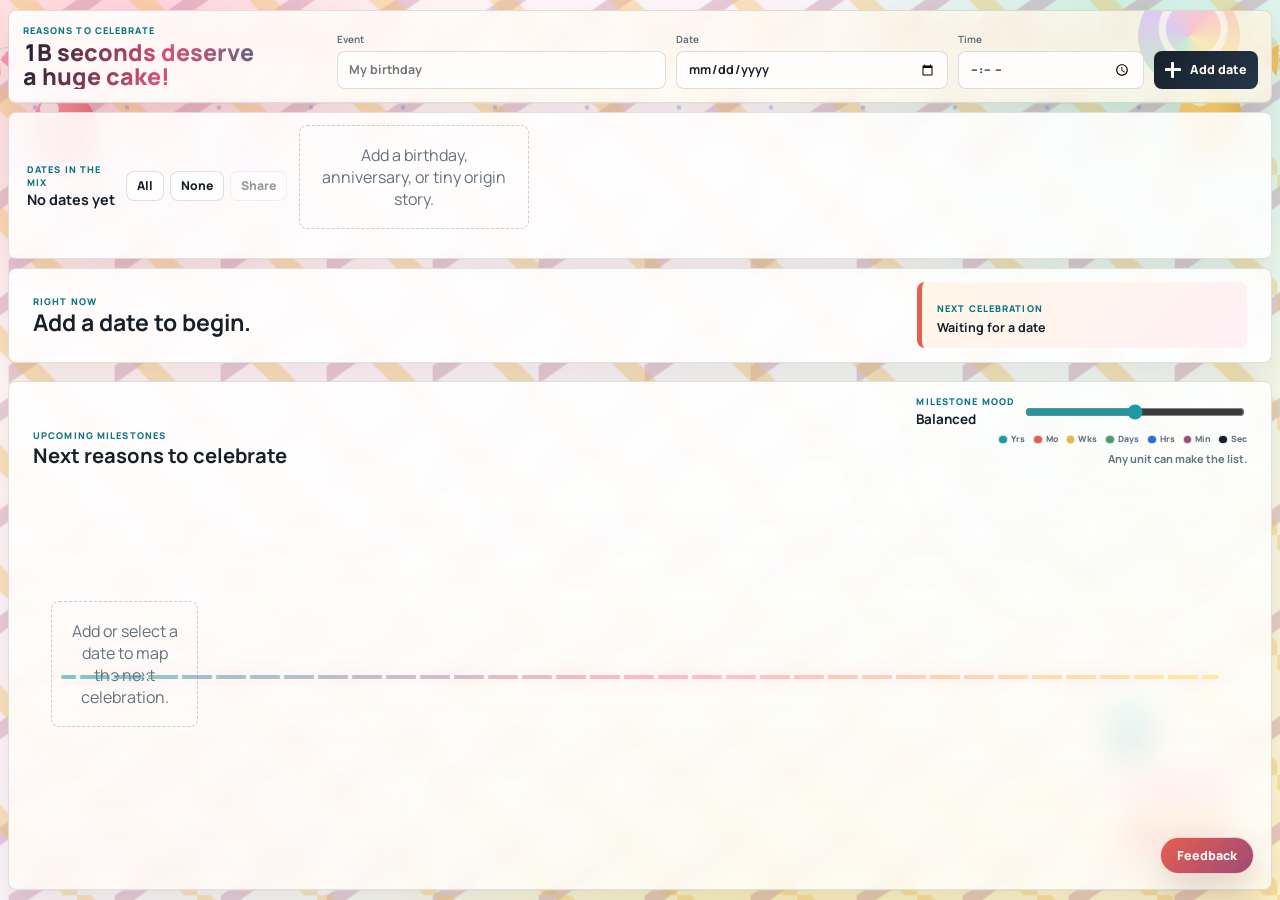
==== commit 45f28ab1: "Add Celebrate feedback form" ====
--- a/site/celebrate/index.html
+++ b/site/celebrate/index.html
@@ -131,6 +131,52 @@
       </section>
     </main>
 
+    <button class="feedback-fab" id="feedback-open" type="button">Feedback</button>
+
+    <div class="feedback-dialog" id="feedback-dialog" role="dialog" aria-modal="true" aria-labelledby="feedback-title" hidden>
+      <div class="feedback-card">
+        <div class="feedback-header">
+          <div>
+            <p class="mini-label">Help shape Celebrate</p>
+            <h2 id="feedback-title">Send a little feedback</h2>
+          </div>
+          <button class="feedback-close" id="feedback-close" type="button" aria-label="Close feedback form">x</button>
+        </div>
+
+        <form
+          class="feedback-form"
+          id="feedback-form"
+          name="celebrate-feedback"
+          method="POST"
+          data-netlify="true"
+          netlify-honeypot="bot-field"
+        >
+          <input type="hidden" name="form-name" value="celebrate-feedback" />
+          <input type="hidden" name="subject" value="Celebrate feedback" data-remove-prefix />
+          <input type="hidden" name="source" value="celebrate" />
+          <p class="bot-field">
+            <label>Leave this empty: <input name="bot-field" /></label>
+          </p>
+          <p class="feedback-note">
+            Please avoid sharing birthdays or private details. The form sends only what you type here.
+          </p>
+          <label>
+            <span>What would make this more fun?</span>
+            <textarea id="feedback-message" name="message" maxlength="1200" required></textarea>
+          </label>
+          <label>
+            <span>Email (optional)</span>
+            <input id="feedback-email" name="email" type="email" autocomplete="email" placeholder="you@example.com" />
+          </label>
+          <div class="feedback-actions">
+            <button type="submit">Send feedback</button>
+            <a href="mailto:opraveen@gmail.com?subject=Celebrate%20feedback">Email instead</a>
+          </div>
+          <span id="feedback-status" aria-live="polite"></span>
+        </form>
+      </div>
+    </div>
+
     <script src="script.js"></script>
   </body>
 </html>
--- a/site/celebrate/styles.css
+++ b/site/celebrate/styles.css
@@ -517,6 +517,142 @@
   font-weight: 800;
 }
 
+.feedback-fab {
+  position: fixed;
+  right: clamp(14px, 2vw, 28px);
+  bottom: clamp(14px, 2vw, 28px);
+  z-index: 50;
+  min-width: 0;
+  padding: 0 16px;
+  border: 1px solid rgba(255, 255, 255, 0.72);
+  border-radius: 999px;
+  background: linear-gradient(135deg, var(--coral), var(--berry));
+  box-shadow: 0 16px 32px rgba(118, 74, 46, 0.2);
+}
+
+.feedback-fab:hover {
+  background: linear-gradient(135deg, #cf4d74, #7f3d65);
+}
+
+.feedback-dialog {
+  position: fixed;
+  inset: 0;
+  z-index: 80;
+  display: grid;
+  place-items: center;
+  padding: 18px;
+  background: rgba(23, 32, 42, 0.36);
+  backdrop-filter: blur(10px);
+}
+
+.feedback-dialog[hidden] {
+  display: none;
+}
+
+.feedback-card {
+  width: min(500px, 100%);
+  padding: clamp(16px, 2.3vw, 22px);
+  border: 1px solid rgba(23, 32, 42, 0.12);
+  border-radius: 14px;
+  background:
+    radial-gradient(circle at 12% 6%, rgba(255, 224, 113, 0.36), transparent 28%),
+    radial-gradient(circle at 92% 12%, rgba(255, 122, 168, 0.28), transparent 32%),
+    #fffefd;
+  box-shadow: 0 28px 70px rgba(23, 32, 42, 0.24);
+}
+
+.feedback-header {
+  display: flex;
+  gap: 14px;
+  align-items: start;
+  justify-content: space-between;
+}
+
+.feedback-header h2 {
+  margin: 3px 0 0;
+  font-size: clamp(1.3rem, 2.1vw, 1.8rem);
+  line-height: 1;
+}
+
+.feedback-close {
+  width: 36px;
+  min-width: 36px;
+  padding: 0;
+  border: 1px solid rgba(23, 32, 42, 0.14);
+  background: rgba(255, 255, 255, 0.74);
+  color: var(--muted);
+}
+
+.feedback-close:hover {
+  background: #fffefd;
+  color: var(--ink);
+}
+
+.feedback-form {
+  display: grid;
+  gap: 12px;
+  margin-top: 14px;
+}
+
+.feedback-note {
+  margin: 0;
+  color: var(--muted);
+  font-size: 0.78rem;
+  font-weight: 700;
+  line-height: 1.35;
+}
+
+.feedback-form textarea {
+  width: 100%;
+  min-height: 116px;
+  resize: vertical;
+  border: 1px solid rgba(23, 32, 42, 0.15);
+  border-radius: 8px;
+  background: #fffefd;
+  color: var(--ink);
+  padding: 10px 11px;
+  outline: none;
+  font: inherit;
+  font-size: 0.9rem;
+  font-weight: 700;
+  line-height: 1.35;
+}
+
+.feedback-form textarea:focus {
+  border-color: var(--aqua);
+  box-shadow: 0 0 0 4px rgba(26, 154, 162, 0.14);
+}
+
+.feedback-actions {
+  display: flex;
+  flex-wrap: wrap;
+  gap: 10px;
+  align-items: center;
+}
+
+.feedback-actions a {
+  color: var(--aqua-dark);
+  font-size: 0.82rem;
+  font-weight: 800;
+  text-decoration: underline;
+  text-underline-offset: 2px;
+}
+
+#feedback-status {
+  min-height: 1em;
+  color: var(--aqua-dark);
+  font-size: 0.78rem;
+  font-weight: 800;
+}
+
+.bot-field {
+  position: absolute;
+  left: -10000px;
+  width: 1px;
+  height: 1px;
+  overflow: hidden;
+}
+
 .event-card {
   --accent: var(--aqua);
   display: grid;
@@ -1113,16 +1249,29 @@
 }
 
 .milestone-hours {
-  --shape-tilt: 1.2deg;
-  --shape-padding: 11px 17px 9px;
-  --shape-path: polygon(13% 0, 87% 0, 100% 26%, 90% 50%, 100% 74%, 87% 100%, 13% 100%, 0 74%, 10% 50%, 0 26%);
+  --shape-radius: 24px;
+  --shape-tilt: 0.7deg;
+  --shape-padding: 12px 13px 10px;
+  --shape-path: inset(0 round 24px);
   --shape-bg:
-    repeating-linear-gradient(115deg, rgba(45, 108, 223, 0.13) 0 9px, transparent 9px 18px),
+    radial-gradient(circle at 16% 50%, rgba(255, 255, 255, 0.98) 0 8px, transparent 9px),
+    radial-gradient(circle at 84% 50%, rgba(255, 255, 255, 0.98) 0 8px, transparent 9px),
+    repeating-linear-gradient(115deg, rgba(45, 108, 223, 0.12) 0 9px, transparent 9px 19px),
     linear-gradient(180deg, rgba(244, 249, 255, 0.98), rgba(255, 255, 255, 0.91));
 }
 
 .milestone-hours .milestone-card::before {
-  border-color: color-mix(in srgb, var(--accent), white 42%);
+  border: 2px dashed color-mix(in srgb, var(--accent), white 40%);
+}
+
+.milestone-hours .milestone-card::after {
+  left: 15px;
+  right: 15px;
+  bottom: -5px;
+  height: 8px;
+  border-radius: 999px;
+  background: color-mix(in srgb, var(--accent), white 62%);
+  opacity: 0.72;
 }
 
 .milestone-minutes {
@@ -1477,6 +1626,19 @@
     min-height: 36px;
   }
 
+  .feedback-fab {
+    right: 12px;
+    bottom: 12px;
+    min-height: 38px;
+    padding: 0 13px;
+    font-size: 0.78rem;
+  }
+
+  .feedback-card {
+    max-height: min(92svh, 640px);
+    overflow-y: auto;
+  }
+
   .moment-strip,
   .event-panel,
   .section-heading {
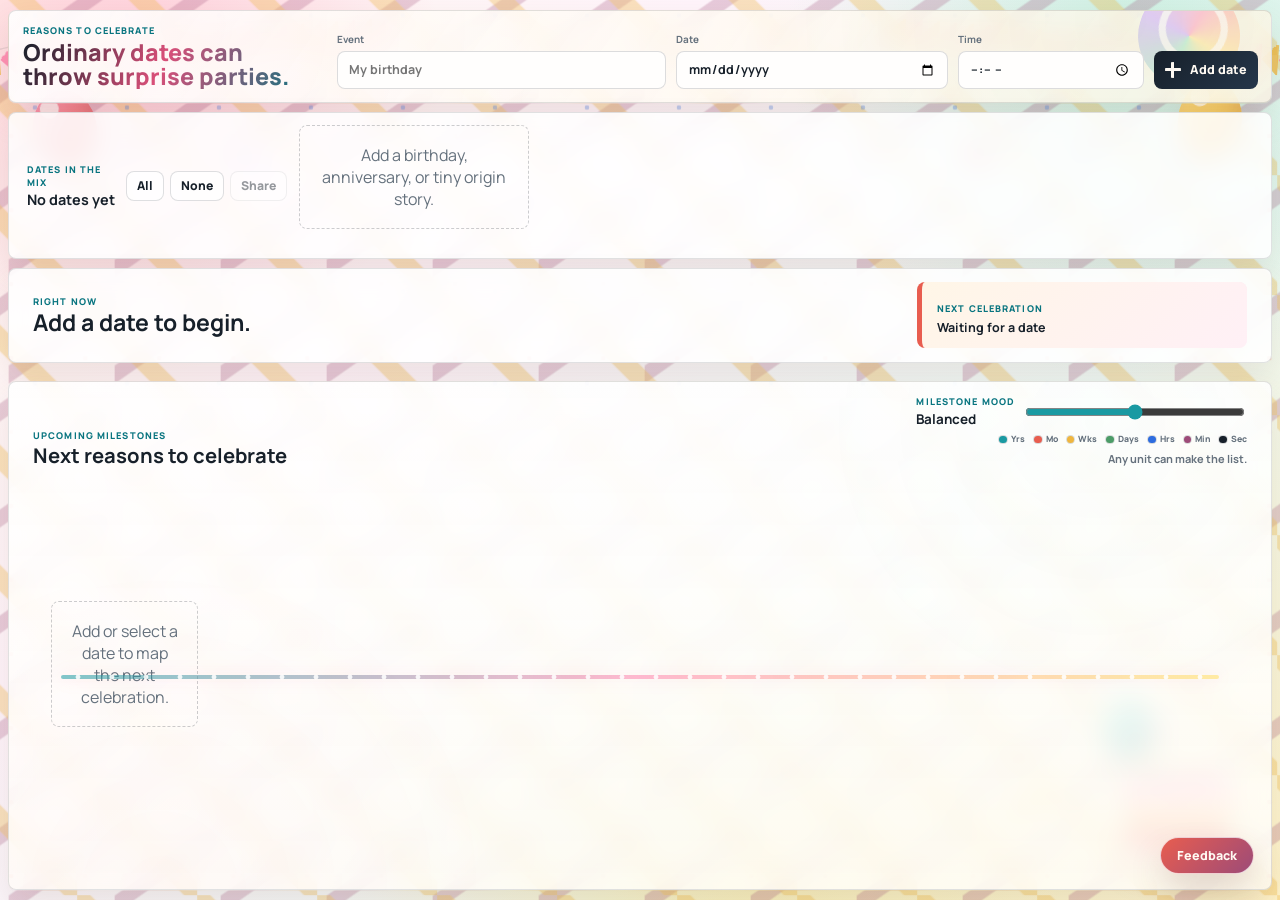
==== commit 65c813c9: "Add feedback email fallback" ====
--- a/site/celebrate/index.html
+++ b/site/celebrate/index.html
@@ -148,7 +148,9 @@
           id="feedback-form"
           name="celebrate-feedback"
           method="POST"
+          action="/celebrate/"
           data-netlify="true"
+          netlify
           netlify-honeypot="bot-field"
         >
           <input type="hidden" name="form-name" value="celebrate-feedback" />
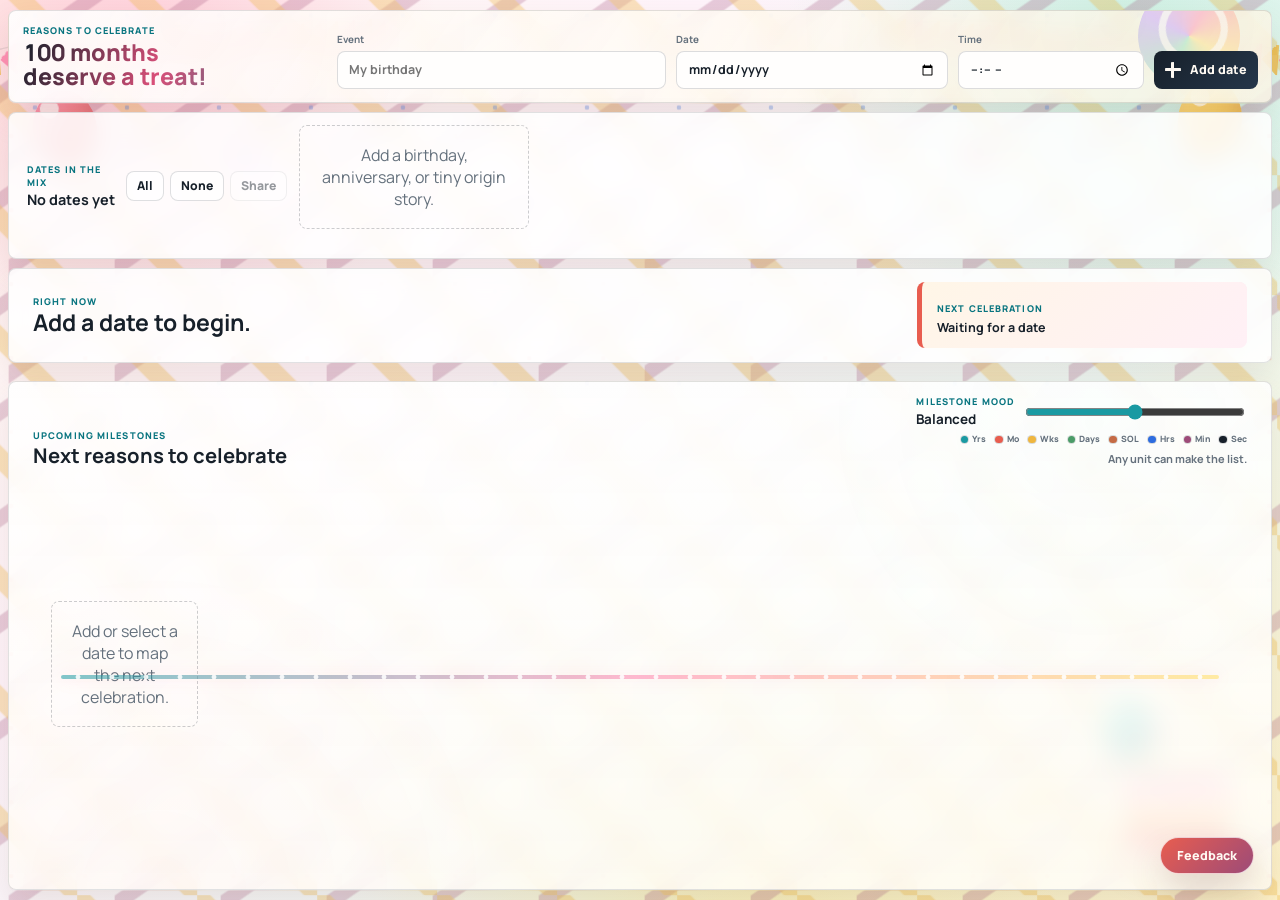
==== commit 2970e728: "Add sol milestones to Celebrate" ====
--- a/site/celebrate/index.html
+++ b/site/celebrate/index.html
@@ -120,6 +120,7 @@
               <span><i class="legend-dot legend-months" aria-hidden="true"></i>Mo</span>
               <span><i class="legend-dot legend-weeks" aria-hidden="true"></i>Wks</span>
               <span><i class="legend-dot legend-days" aria-hidden="true"></i>Days</span>
+              <span><i class="legend-dot legend-sols" aria-hidden="true"></i>SOL</span>
               <span><i class="legend-dot legend-hours" aria-hidden="true"></i>Hrs</span>
               <span><i class="legend-dot legend-minutes" aria-hidden="true"></i>Min</span>
               <span><i class="legend-dot legend-seconds" aria-hidden="true"></i>Sec</span>
--- a/site/celebrate/styles.css
+++ b/site/celebrate/styles.css
@@ -8,6 +8,7 @@
   --coral: #e85d4f;
   --gold: #efb63e;
   --leaf: #4b9c67;
+  --mars: #c56b45;
   --sky: #2d6cdf;
   --berry: #9d4b78;
   --pink: #ff7aa8;
@@ -747,7 +748,7 @@
 
 .metrics-grid {
   display: grid;
-  grid-template-columns: repeat(7, minmax(0, 1fr));
+  grid-template-columns: repeat(8, minmax(0, 1fr));
   gap: clamp(8px, 1vw, 12px);
 }
 
@@ -776,6 +777,10 @@
 
 .metric-days {
   --accent: var(--leaf);
+}
+
+.metric-sols {
+  --accent: var(--mars);
 }
 
 .metric-hours {
@@ -921,6 +926,10 @@
 
 .legend-days {
   --legend-color: var(--leaf);
+}
+
+.legend-sols {
+  --legend-color: var(--mars);
 }
 
 .legend-hours {
@@ -1248,6 +1257,38 @@
   filter: drop-shadow(0 2px 0 color-mix(in srgb, var(--accent), white 68%));
 }
 
+.milestone-sols {
+  --shape-radius: 999px;
+  --shape-tilt: -0.8deg;
+  --shape-padding: 16px 17px 15px;
+  --shape-path: inset(0 round 999px);
+  --shape-bg:
+    radial-gradient(circle at 30% 28%, rgba(255, 255, 255, 0.98) 0 9%, transparent 10%),
+    radial-gradient(circle at 70% 68%, rgba(197, 107, 69, 0.16) 0 13%, transparent 14%),
+    linear-gradient(180deg, rgba(255, 240, 221, 0.98), rgba(255, 255, 255, 0.92));
+}
+
+.milestone-sols .milestone-card {
+  min-height: 84px;
+}
+
+.milestone-sols .milestone-card::before {
+  border-color: color-mix(in srgb, var(--accent), white 52%);
+}
+
+.milestone-sols .milestone-card::after {
+  left: 10px;
+  right: 10px;
+  top: 50%;
+  height: 18px;
+  border: 2px solid color-mix(in srgb, var(--accent), white 42%);
+  border-left-color: transparent;
+  border-right-color: transparent;
+  border-radius: 50%;
+  opacity: 0.7;
+  transform: translateY(-50%) rotate(-7deg);
+}
+
 .milestone-hours {
   --shape-radius: 24px;
   --shape-tilt: 0.7deg;
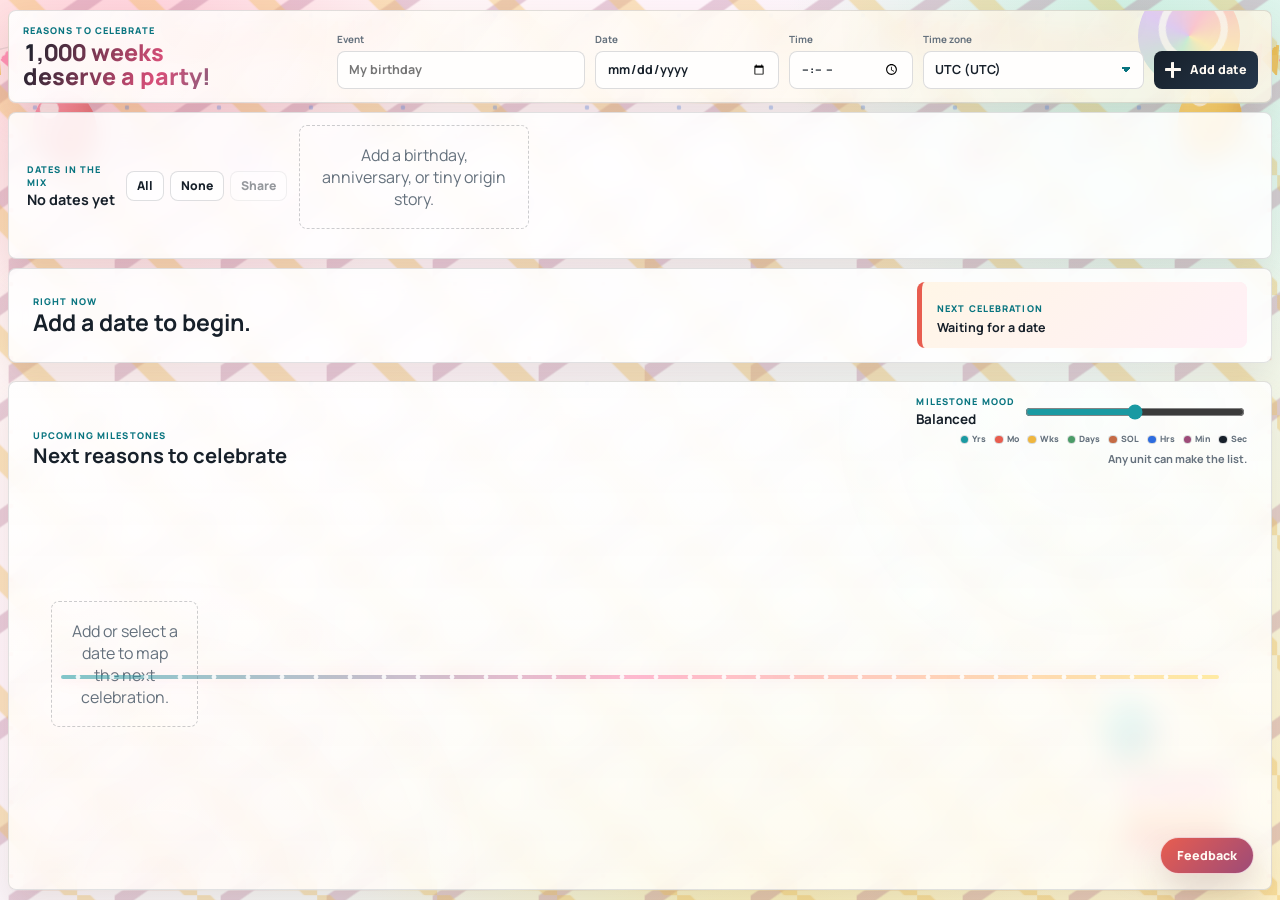
==== commit a2ed2fee: "Add time zone picker to Celebrate" ====
--- a/site/celebrate/index.html
+++ b/site/celebrate/index.html
@@ -48,6 +48,11 @@
             <input id="event-time" type="time" />
           </label>
 
+          <label>
+            <span>Time zone</span>
+            <select id="time-zone" aria-label="Time zone"></select>
+          </label>
+
           <button type="submit">
             <span class="button-icon" aria-hidden="true"></span>
             Add date
@@ -71,7 +76,7 @@
         <div class="share-panel" id="share-panel" hidden>
           <p>
             <strong>Private link:</strong>
-            this URL includes every saved name, date, and time, plus which dates are selected and the milestone mood.
+            this URL includes every saved name, date, time, time zone, plus which dates are selected and the milestone mood.
             Share it only on purpose.
           </p>
           <div class="share-actions">
--- a/site/celebrate/styles.css
+++ b/site/celebrate/styles.css
@@ -57,7 +57,8 @@
 }
 
 button,
-input {
+input,
+select {
   font: inherit;
 }
 
@@ -345,7 +346,7 @@
 
 .date-form {
   display: grid;
-  grid-template-columns: minmax(150px, 1.15fr) minmax(150px, 0.95fr) minmax(110px, 0.65fr) auto;
+  grid-template-columns: minmax(150px, 1.1fr) minmax(140px, 0.82fr) minmax(105px, 0.55fr) minmax(190px, 0.98fr) auto;
   gap: 10px;
   align-items: end;
 }
@@ -359,7 +360,8 @@
   font-weight: 700;
 }
 
-input:not([type="checkbox"]):not([type="range"]) {
+input:not([type="checkbox"]):not([type="range"]),
+select {
   width: 100%;
   min-height: clamp(34px, 4.2vh, 40px);
   border: 1px solid rgba(23, 32, 42, 0.15);
@@ -372,7 +374,21 @@
   font-weight: 700;
 }
 
-input:not([type="checkbox"]):not([type="range"]):focus {
+select {
+  appearance: none;
+  background-image:
+    linear-gradient(45deg, transparent 50%, var(--aqua-dark) 50%),
+    linear-gradient(135deg, var(--aqua-dark) 50%, transparent 50%);
+  background-position:
+    calc(100% - 17px) 50%,
+    calc(100% - 12px) 50%;
+  background-repeat: no-repeat;
+  background-size: 5px 5px, 5px 5px;
+  padding-right: 30px;
+}
+
+input:not([type="checkbox"]):not([type="range"]):focus,
+select:focus {
   border-color: var(--aqua);
   box-shadow: 0 0 0 4px rgba(26, 154, 162, 0.14);
 }
@@ -1587,7 +1603,7 @@
   }
 
   .date-form {
-    grid-template-columns: minmax(160px, 1fr) minmax(150px, 0.8fr) minmax(110px, 0.55fr) auto;
+    grid-template-columns: minmax(150px, 1fr) minmax(140px, 0.8fr) minmax(105px, 0.55fr) minmax(180px, 0.9fr) auto;
   }
 
   .metrics-grid {
@@ -1663,6 +1679,7 @@
   }
 
   input:not([type="checkbox"]):not([type="range"]),
+  select,
   button {
     min-height: 36px;
   }
@@ -1704,6 +1721,7 @@
   }
 
   .date-form button {
+    grid-column: 1 / -1;
     min-width: 0;
   }
 
